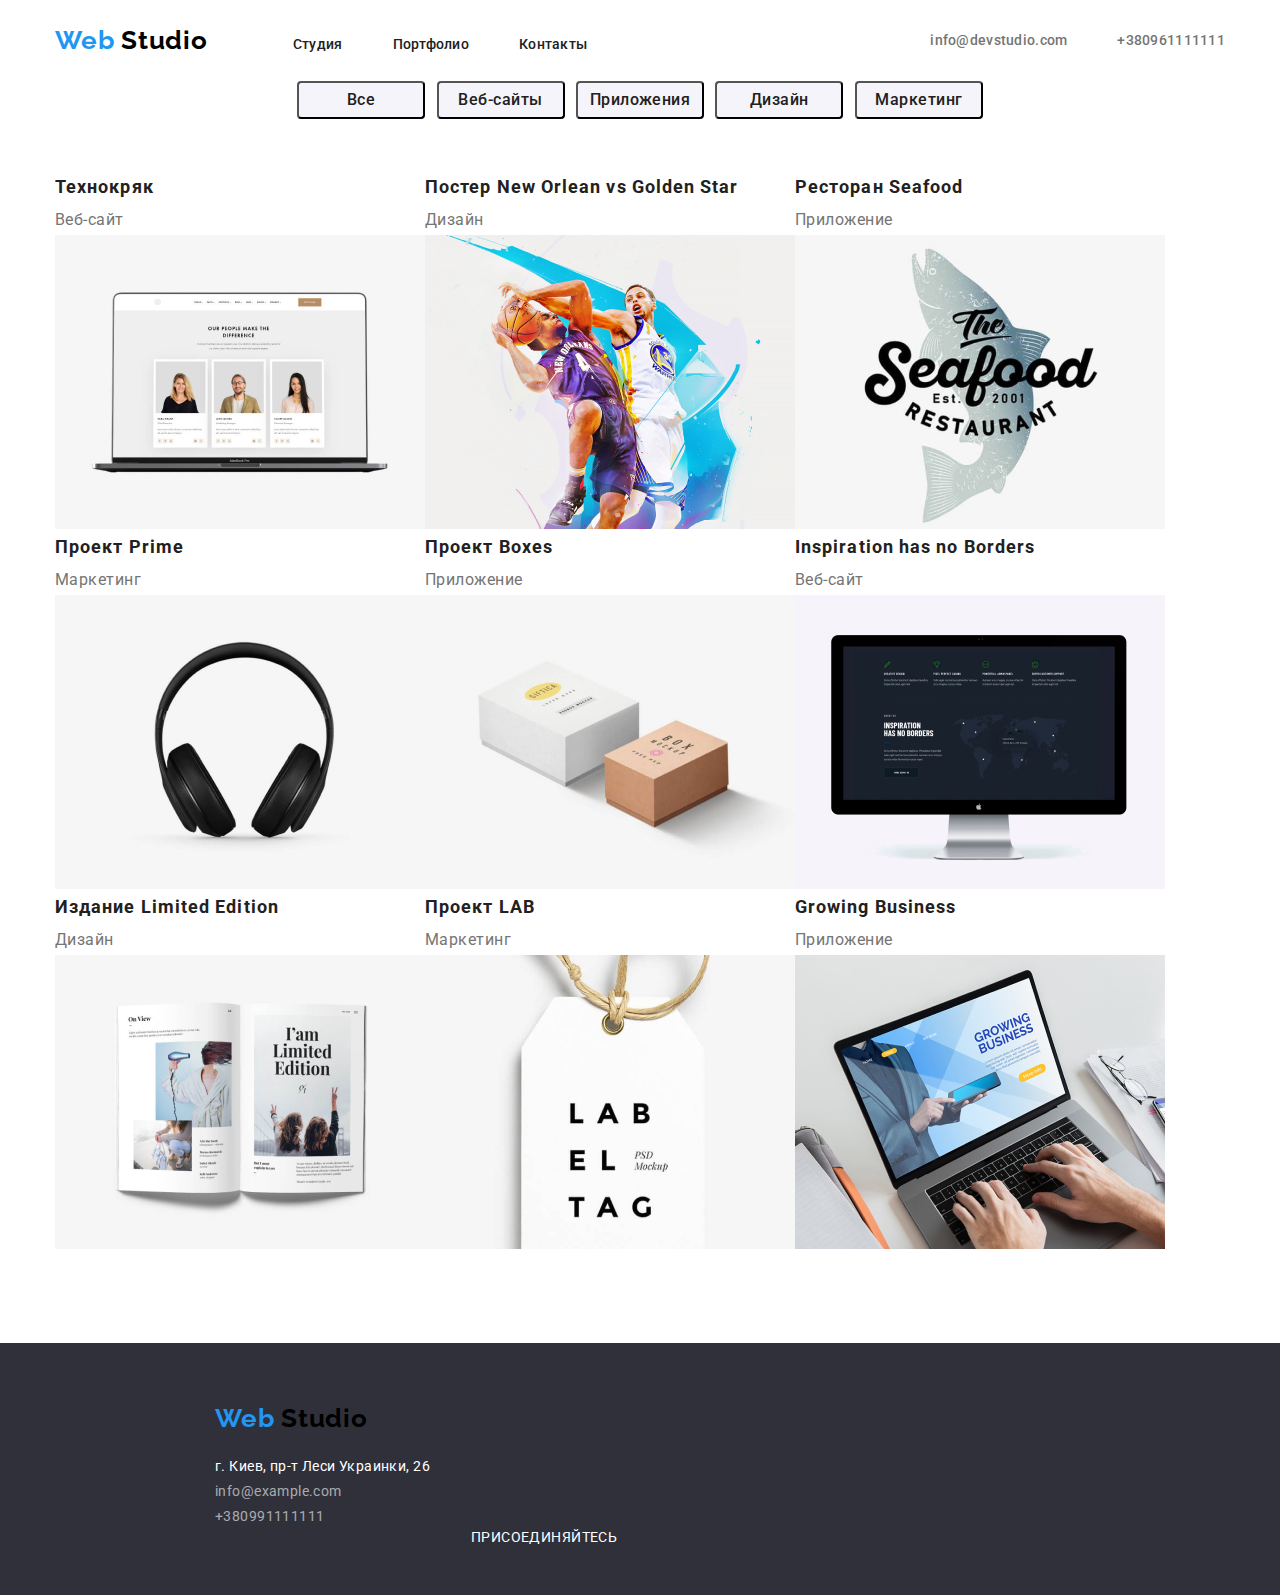
==== portfolio.html @ d6094ecd "change css" ====
<!DOCTYPE html>
<html lang="ru">
<head>
    <meta charset="UTF-8">
    <meta name="viewport" content="width=device-width, initial-scale=1.0">
    <meta http-equiv="X-UA-Compatible" content="ie=edge" />
    <link href="https://fonts.googleapis.com/css2?family=Raleway:wght@700&family=Roboto:wght@400;500;700;900&display=swap" rel="stylesheet">    <link rel="stylesheet" href="./css/normalize.css">
    <link rel="stylesheet" href="./css/style.css">
    <title>Web Studio</title>
</head>
<body>
  <header class="page-head">
    <div class="container flexbox">
      <nav class="navigation">
        <a href="./index.html" class="logo"> 
          <span class="web">Web</span> Studio 
        </a>
        <ul class="menu-list">
          <li class="menu-item"><a href="./index.html" class="menu-link">Студия</a>
          </li> 
          <li class="menu-item"><a href="./portfolio.html" class="menu-link">Портфолио</a>
          </li> 
          <li class="menu-item"><a href="./ссылка/link3.svg" class="menu-link">Контакты</a>
          </li>
       </ul>
      </nav> 
      
        <a class="contact-item" href="mailto:info@devstudio.com" class="contacts-link">info@devstudio.com</a>
        <a class="contact-item" href="tel:+380961111111" class="contacts-link">+380961111111</a>
    </div>
</header>
    <main>
      <div class="container">
        <section class="button">
            <button class="button-list">Все</button>
            <button class="button-list">Веб-сайты</button>
            <button class="button-list">Приложения</button>
            <button class="button-list">Дизайн</button>
            <button class="button-list">Маркетинг</button>
      </div>
        </section>
        <div class="container">
        <section class="port-main">
            <ul class="portfolio-list">
              <div class="portfolio-item">
                <h3 class="portfolio-head">Технокряк</h3>
                <p class="text-list">Веб-сайт</p>
                <li class="portfolio-menu"> <img src="./portfolio-img/img1.jpg" width="370" alt="Технокряк">
                </div>
                </li>
                <div class="portfolio-item">
                <h3 class="portfolio-head">Постер New Orlean vs Golden Star</h3>
                <p class="text-list">Дизайн</p>
                <li class="portfolio-menu"> <img src="./portfolio-img/img2.jpg" width="370" alt="Постер New Orlean vs Golden Star">
                </div>
                </li>
                <div class="portfolio-item">
                <h3 class="portfolio-head">Ресторан Seafood</h3>
                <p class="text-list">Приложение</p>
                <li class="portfolio-menu"> <img src="./portfolio-img/img3.jpg" width="370" alt="Ресторан Seafood">
                </div>
                </li>
                <div class="portfolio-item">
                <h3 class="portfolio-head">Проект Prime</h3>
                <p class="text-list">Маркетинг</p>
                <li class="portfolio-menu"> <img src="./portfolio-img/img4.jpg" width="370" alt="Проект Prime">
                </div>
                </li>
                <div class="portfolio-item">
                <h3 class="portfolio-head">Проект Boxes</h3>
                <p class="text-list">Приложение</p>
                <li class="portfolio-menu"> <img src="./portfolio-img/img5.jpg" width="370" alt="Проект Boxes">
                </div>
                </li>
                <div class="portfolio-item">
                <h3 class="portfolio-head">Inspiration has no Borders</h3>
                <p class="text-list">Веб-сайт</p>
                <li class="portfolio-menu"> <img src="./portfolio-img/img6.jpg" width="370" alt="Inspiration has no Borders">
                </div>
                </li>
                <div class="portfolio-item">
                <h3 class="portfolio-head">Издание Limited Edition</h3>
                <p class="text-list">Дизайн</p>
                <li class="portfolio-menu"> <img src="./portfolio-img/img7.jpg" width="370" alt="Издание Limited Edition">
                </div>
                </li>
                <div class="portfolio-item">
                <h3 class="portfolio-head">Проект LAB</h3>
                <p class="text-list">Маркетинг</p>
                <li class="portfolio-menu"> <img src="./portfolio-img/img8.jpg" width="370" alt="Проект LAB">
                </div>
                </li>
                <div class="portfolio-item">
                <h3 class="portfolio-head">Growing Business</h3>
                <p class="text-list">Приложение</p>
                <li class="portfolio-menu"> <img src="./portfolio-img/img9.jpg" width="370" alt="Growing Business">
                </div>
                </li>
            </ul>
        </section>
      </div>
    </main>
    <footer class="info-list">
      <div class="container">
      <div>
         <div class="logo-footer">
          <a href="./index.html" class="logo"> 
            <span class="web">Web</span> Studio 
          </a>
          </div>
         <address class="contact-main">
            <ul class="adress-main">
                <li><a href="" class="adress-link">г. Киев, пр-т Леси Украинки, 26</a></li>
                <li><a href="mailto:info@example.com" class="contact-list">info@example.com</a></li>
                <li><a href="tel:+380991111111" class="contact-list">+380991111111</a></li>
            </ul>
         </address>
      </div>
      <div class="join-footer">
       <div class="join-head">Присоединяйтесь</div>
              <ul class="info-link">
                  <li>
                      <a href="instagram.com" aria-label="instagram link"></a>
                  </li>
                  <li>
                    <a href="twitter.com" aria-label="twitter link"></a>
                  </li>
                  <li>
                    <a href="facebook.com" aria-label="facebook link"></a>
                  </li>
                  <li>
                    <a href="linkedin.com" aria-label="linkedin link"></a>
                  </li>
              </ul>
      </div>
    </div>
    </footer>
</body>
</html>
---- css/style.css ----
/* font-family: "Roboto", sans-serif; 
font-family: 'Raleway', sans-serif;*/
*,
*:before,
*:after {
  box-sizing: border-box;
  padding: 0%;
  margin: 0%;
}

  body {
    font-family: "Roboto";
    font-size: 14px;
    line-height: 24px;
    letter-spacing: 0.03em;
    color: #757575;
  }

  .container {
    width: 1200px;
    padding-left: 15px;
    padding-right: 15px;
    margin-right: auto;
    margin-left: auto;
  }

  .logo {
        font-family: "Raleway";
        font-style: normal;
        font-weight: 700;
        font-size: 26px;
        line-height: 1.19;
        letter-spacing: 0.03em;
        color: black;
        text-decoration: none;
        margin-right: 85px;
        align-items: center;
      } 
  

  .web {
    color: #2196F3;
  }    

  .menu-link {
    font-weight: 500;
    font-size: 14px;
    line-height: 1.142;
    letter-spacing: 0.02em;
    color: #212121;
    text-decoration: none;
  }

  .menu-link:hover,
  .menu-link:focus {
    color: #2196F3;
  }

  .menu-list {
      list-style: none;
      display: flex;
      width: 122px;
      height: 16px;
      left: 1263px;
      top: 32px;
  }

  .navigation {
    display: flex;
    align-items: center;
    margin-right: auto; 
    padding-bottom: 25px;
    padding-top: 25px;
  }

  .menu-item:not(:last-child) {
    margin-right: 50px;
  }

  .flexbox {
    display: flex;
    justify-content: flex-end;
    align-items: center;
  }

  .contact-item {
    font-family: "Roboto";
    font-style: normal;
    font-weight: 500;
    font-size: 14px;
    line-height: 16px;
    letter-spacing: 0.02em;
    color: #757575;
    text-decoration: none;
    
  }

  .contact-item:hover,
  .contact-item:focus {
    color: #2196F3;
  }

  .contact-item:not(:last-child) {
    margin-right: 50px;
  }

  .contacts-link:hover,
  .contacts-link:focus {
    color: #2196F3;
  }

  .page-title {
   font-family: "Roboto";
   font-style: normal;
   font-weight: 700;
   font-size: 44px;
   line-height: 60px;
   letter-spacing: 0.06em;
   text-transform: uppercase;
   color: #FFFFFF;
   margin: 0px;
   padding-bottom: 30px;
  }

  .title {
    background: rgba(47, 48, 58, 0.8);
    margin: 0 0 95px;
    text-align: center;
    padding-top: 200px;
    padding-bottom: 200px;
  }

  .btn {
    font-family: "Roboto";
    font-style: normal;
    font-weight: bold;
    font-size: 16px;
    line-height: 1.875;
    letter-spacing: 0.06em;
    color: #FFFFFF;
    background:  #2196F3;
    box-shadow: 0px 4px 4px rgba(0, 0, 0, 0.15);
    border-radius: 4px;
    text-decoration: none;
    padding: 10px 32px;
  }

  .list {
    padding-bottom: 94px;
  }
  
  .list-head {
    font-weight: bold;
    font-size: 14px;
    line-height: 1.142;
    letter-spacing: 0.03em;
    text-transform: uppercase;
    color: #212121;
    padding-top: 55px;
  }

  .list-item {
  width: calc((100% - 30px * 3) /4);
  background: #F5F4FA;
  border-radius: 4px;
  width: 270px;
  height: 120px;
  align-items: center;
  }

  .list-item:not(:last-child) {
    margin-right: 30px;
  }

  

  .list-text {
    font-family: "Roboto";
    font-style: normal;
    font-weight: normal;
    font-size: 14px;
    line-height: 24px;
    letter-spacing: 0.03em;
    color: #757575;
  }


  .menu-card {
    list-style: none;
    display: flex;
    justify-content: center;
    padding-bottom: 94px;
  }
   

  .work-title {
    font-family: "Roboto";
    font-size: 36px;
    line-height: 42px;
    letter-spacing: 0.03em;
    color: #212121;
    text-align: center;
    padding-bottom: 50px;
  }


  .work-head {
    font-family: "Roboto";
    font-size: 14px;
    line-height: 16px;
    letter-spacing: 0.03em;
    color: #FFFFFF;
    text-align: center;
    position: absolute;
    background: rgba(47, 48, 58, 0.8);
    padding: 10px;
    height: 70px;
    width: 370px;
  }


  .work-list {
    list-style: none;
    display: flex;
    padding-bottom: 94px;
  }

  .pic-work {
    margin-right: 30px;
  }

  .team {
    background: #F5F4FA;
  }

  .team-head {
    font-family: "Roboto";
    font-size: 36px;
    line-height: 1.166;
    letter-spacing: 0.03em;
    color: #212121;
    padding-bottom: 50px;
    padding-top: 94px;
    text-align: center;
  }

  .team-menu {
    list-style: none;
    display: flex;
  }

  .team-list:not(:last-child) {
    margin-right: 30px;
  }

  .team-list {
    width: calc((100% - 30px * 3) /4);
  }

  .link {
    display: flex;
  }
  
  .head-name {
    font-family: "Roboto";
    font-weight: 500;
    font-size: 16px;
    line-height: 1.187;
    letter-spacing: 0.03em;
    color: #212121;
    padding-top: 30px;
    text-align: center;
}

.team-link {
  display: flex;
}


.team-text {
    font-family: "Roboto";
    font-style: normal;
    font-weight: normal;
    font-size: 16px;
    line-height: 1.187;
    letter-spacing: 0.03em;
    color: #757575;
    padding-top: 10px;
    text-align: center;
    padding-bottom: 16px;
}

.client-head {
    font-family: "Roboto";
    font-style: normal;
    font-size: 36px;
    line-height: 1.166;
    letter-spacing: 0.03em;
    color: #212121;
    padding-top: 94px;
    padding-bottom: 50px;
    text-align: center;

}

.client-list {
  padding-bottom: 94px;
}

.client-item:not(:last-child) {
margin-right: 30px;
}

.client-item {
  border: 1px solid #AFB1B8;
box-sizing: border-box;
border-radius: 4px;
width: calc((100% - 30px * 5) /6);
width: 170px;
height: 90px;
}

.client-main {
    list-style: none;
    display: flex;
    align-items: center;
}

.info-list {
    background: #2F303A;
    width: 1600px;
    height: 252px;
    left: 1px;
    top: 2671px;
}

.logo-footer {
  padding-top: 60px;
  padding-bottom: 20px;
}

.contact-list {
    font-family: "Roboto";
    font-style: normal;
    font-weight: normal;
    font-size: 14px;
    line-height: 1.714;
    letter-spacing: 0.03em;
    color: rgba(255, 255, 255, 0.6);
    text-decoration: none;
    padding-top: 9px;
    padding-bottom: 60px;

}

.adress-main {
    list-style: none;
}

.adress-link {
    font-family: "Roboto";
    font-style: normal;
    font-weight: normal;
    font-size: 14px;
    line-height: 1.714;
    letter-spacing: 0.03em;
    color: #FFFFFF;
    text-decoration: none;
    padding-bottom: 9px;

}

.join-head {
    font-family: "Roboto";
    font-style: normal;
    font-size: 14px;
    line-height: 1.142;
    letter-spacing: 0.03em;
    text-transform: uppercase;
    color: #FFFFFF;
}

.join-footer {
  display: flex;
  justify-content: space-around;
  align-items: center;
}
.info-link {
    list-style: none;
    display: flex;
}

.button-list {
    font-family: "Roboto";
    font-style: normal;
    font-weight: 500;
    font-size: 16px;
    line-height: 26px;
    text-align: center;
    letter-spacing: 0.03em;
    color: #212121;
    background: #F5F4FA;
    border-radius: 4px;
    width: 128px;
    height: 38px;
    
}

.button-list:not(:last-child) {
  margin-right: 8px;
}

.button-list:hover,
.button-list:focus {
    color: white;
    background: #2196F3;
}

.button {
  text-align: center;
  padding-bottom: 50px;
}

.portfolio-list {
    list-style: none;
    text-decoration: none;
    display: flex;
    flex-wrap: wrap;
}

.portfolio-menu { 
    height: 294px;
    list-style: none;
    width: calc((100% - 30px * 8) /9);

}

.portfolio-menu:nth-last-child(3n) {
  margin-right: 0;
}

.portfolio-head {
    font-family: "Roboto";
    font-style: normal;
    font-size: 18px;
    line-height: 2;
    letter-spacing: 0.06em;
    color: #212121;
}

.text-list {
    font-family: "Roboto";
    font-style: normal;
    font-weight: normal;
    font-size: 16px;
    line-height: 1.875;
    letter-spacing: 0.03em;
    color: #757575;
}

.port-main {
  padding-bottom: 94px;
}
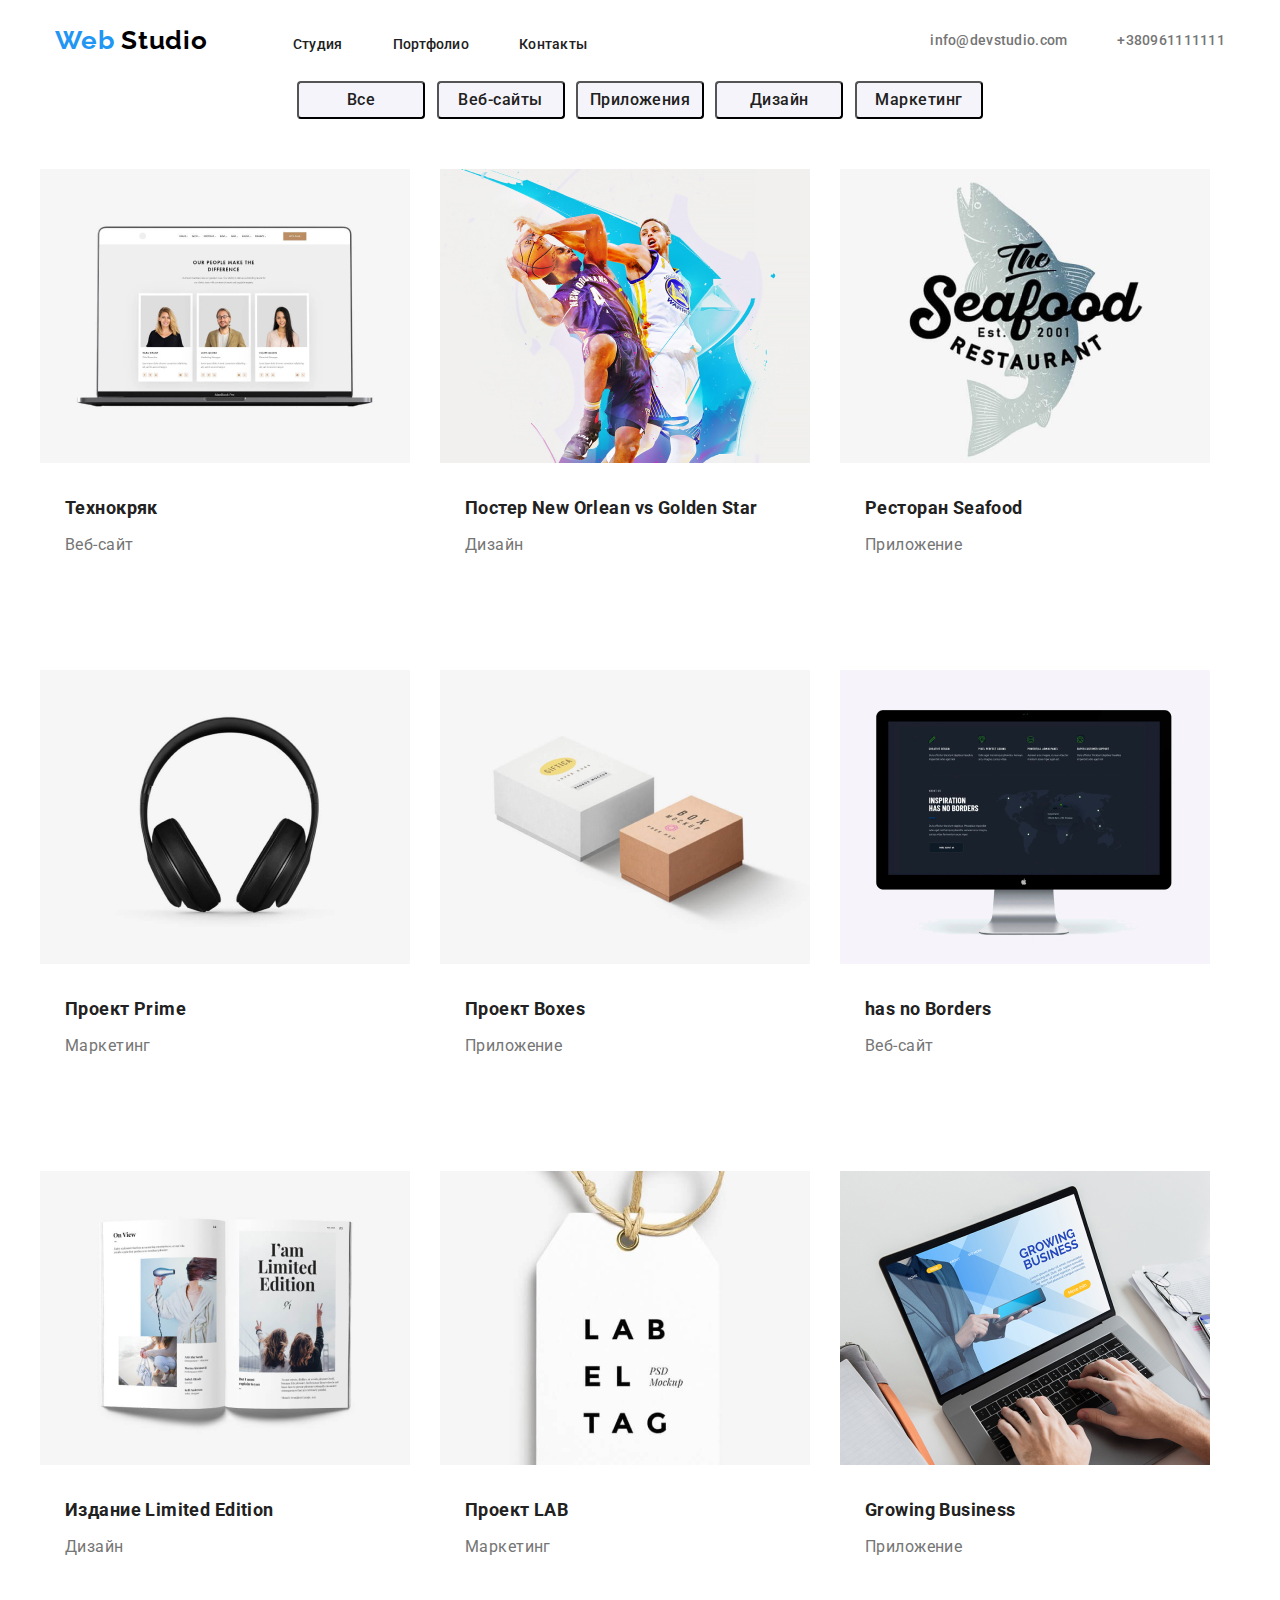
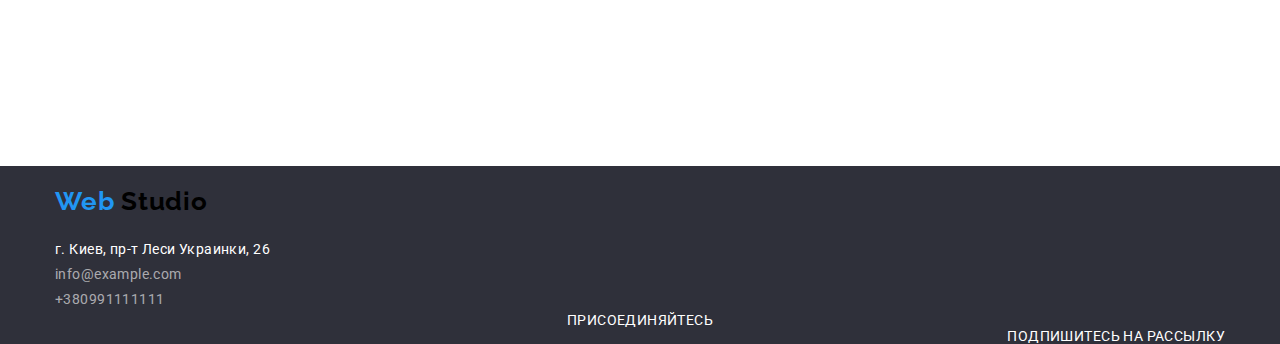
==== commit f628b916: "css change" ====
--- a/portfolio.html
+++ b/portfolio.html
@@ -39,71 +39,70 @@
             <button class="button-list">Маркетинг</button>
       </div>
         </section>
-        <div class="container">
+        
         <section class="port-main">
             <ul class="portfolio-list">
               <div class="portfolio-item">
+                <li class="portfolio-menu"><img src="./portfolio-img/img1.jpg" width="370" alt="Технокряк">
                 <h3 class="portfolio-head">Технокряк</h3>
                 <p class="text-list">Веб-сайт</p>
-                <li class="portfolio-menu"> <img src="./portfolio-img/img1.jpg" width="370" alt="Технокряк">
                 </div>
                 </li>
                 <div class="portfolio-item">
+                <li class="portfolio-menu"><img src="./portfolio-img/img2.jpg" width="370" alt="Постер New Orlean vs Golden Star">
                 <h3 class="portfolio-head">Постер New Orlean vs Golden Star</h3>
-                <p class="text-list">Дизайн</p>
-                <li class="portfolio-menu"> <img src="./portfolio-img/img2.jpg" width="370" alt="Постер New Orlean vs Golden Star">
+                <p class="text-list">Дизайн</p></span>
                 </div>
                 </li>
                 <div class="portfolio-item">
+                <li class="portfolio-menu"><img src="./portfolio-img/img3.jpg" width="370" alt="Ресторан Seafood">
                 <h3 class="portfolio-head">Ресторан Seafood</h3>
                 <p class="text-list">Приложение</p>
-                <li class="portfolio-menu"> <img src="./portfolio-img/img3.jpg" width="370" alt="Ресторан Seafood">
                 </div>
                 </li>
                 <div class="portfolio-item">
-                <h3 class="portfolio-head">Проект Prime</h3>
-                <p class="text-list">Маркетинг</p>
-                <li class="portfolio-menu"> <img src="./portfolio-img/img4.jpg" width="370" alt="Проект Prime">
+                <li class="portfolio-menu"><img src="./portfolio-img/img4.jpg" width="370" alt="Проект Prime">
+                  <h3 class="portfolio-head">Проект Prime</h3>
+                  <p class="text-list">Маркетинг</p>
                 </div>
                 </li>
                 <div class="portfolio-item">
-                <h3 class="portfolio-head">Проект Boxes</h3>
-                <p class="text-list">Приложение</p>
-                <li class="portfolio-menu"> <img src="./portfolio-img/img5.jpg" width="370" alt="Проект Boxes">
+                <li class="portfolio-menu"><img src="./portfolio-img/img5.jpg" width="370" alt="Проект Boxes">
+                  <h3 class="portfolio-head">Проект Boxes</h3>
+                  <p class="text-list">Приложение</p>
                 </div>
                 </li>
                 <div class="portfolio-item">
-                <h3 class="portfolio-head">Inspiration has no Borders</h3>
-                <p class="text-list">Веб-сайт</p>
-                <li class="portfolio-menu"> <img src="./portfolio-img/img6.jpg" width="370" alt="Inspiration has no Borders">
+                <li class="portfolio-menu"><img src="./portfolio-img/img6.jpg" width="370" alt="Inspiration has no Borders">
+                  <h3 class="portfolio-head">has no Borders</h3>
+                  <p class="text-list">Веб-сайт</p>
                 </div>
                 </li>
                 <div class="portfolio-item">
-                <h3 class="portfolio-head">Издание Limited Edition</h3>
-                <p class="text-list">Дизайн</p>
-                <li class="portfolio-menu"> <img src="./portfolio-img/img7.jpg" width="370" alt="Издание Limited Edition">
+                <li class="portfolio-menu"><img src="./portfolio-img/img7.jpg" width="370" alt="Издание Limited Edition">
+                  <h3 class="portfolio-head">Издание Limited Edition</h3>
+                  <p class="text-list">Дизайн</p>
                 </div>
                 </li>
                 <div class="portfolio-item">
-                <h3 class="portfolio-head">Проект LAB</h3>
-                <p class="text-list">Маркетинг</p>
-                <li class="portfolio-menu"> <img src="./portfolio-img/img8.jpg" width="370" alt="Проект LAB">
+                <li class="portfolio-menu"><img src="./portfolio-img/img8.jpg" width="370" alt="Проект LAB">
+                  <h3 class="portfolio-head">Проект LAB</h3>
+                  <p class="text-list">Маркетинг</p>
                 </div>
                 </li>
                 <div class="portfolio-item">
-                <h3 class="portfolio-head">Growing Business</h3>
-                <p class="text-list">Приложение</p>
-                <li class="portfolio-menu"> <img src="./portfolio-img/img9.jpg" width="370" alt="Growing Business">
+                <li class="portfolio-menu"><img src="./portfolio-img/img9.jpg" width="370" alt="Growing Business">
+                  <h3 class="portfolio-head">Growing Business</h3>
+                  <p class="text-list">Приложение</p>
                 </div>
                 </li>
+              </div>  
             </ul>
         </section>
-      </div>
-    </main>
+      </main>
     <footer class="info-list">
-      <div class="container">
-      <div>
-         <div class="logo-footer">
+    <div class="container">
+      <div class="logo-footer">
           <a href="./index.html" class="logo"> 
             <span class="web">Web</span> Studio 
           </a>
@@ -114,26 +113,28 @@
                 <li><a href="mailto:info@example.com" class="contact-list">info@example.com</a></li>
                 <li><a href="tel:+380991111111" class="contact-list">+380991111111</a></li>
             </ul>
-         </address>
-      </div>
-      <div class="join-footer">
-       <div class="join-head">Присоединяйтесь</div>
-              <ul class="info-link">
-                  <li>
-                      <a href="instagram.com" aria-label="instagram link"></a>
-                  </li>
-                  <li>
-                    <a href="twitter.com" aria-label="twitter link"></a>
-                  </li>
-                  <li>
-                    <a href="facebook.com" aria-label="facebook link"></a>
-                  </li>
-                  <li>
-                    <a href="linkedin.com" aria-label="linkedin link"></a>
-                  </li>
-              </ul>
-      </div>
+          </address>
+        <div class="join-footer">
+          <div class="join-head">Присоединяйтесь</div>
+                 <ul class="info-link">
+                     <li>
+                         <a href="instagram.com" aria-label="instagram link"></a>
+                     </li>
+                     <li>
+                       <a href="twitter.com" aria-label="twitter link"></a>
+                     </li>
+                     <li>
+                       <a href="facebook.com" aria-label="facebook link"></a>
+                     </li>
+                     <li>
+                       <a href="linkedin.com" aria-label="linkedin link"></a>
+                     </li>
+                 </ul>
+         </div>
+         <div class="link-footer">
+          <div class="footer-mail">Подпишитесь на рассылку</div>
+         </div>
     </div>
-    </footer>
+  </footer>
 </body>
 </html>--- a/css/style.css
+++ b/css/style.css
@@ -124,7 +124,6 @@
 
   .title {
     background: rgba(47, 48, 58, 0.8);
-    margin: 0 0 95px;
     text-align: center;
     padding-top: 200px;
     padding-bottom: 200px;
@@ -146,6 +145,7 @@
   }
 
   .list {
+    padding-top: 95px;
     padding-bottom: 94px;
   }
   
@@ -168,6 +168,15 @@
   align-items: center;
   }
 
+  .img-list {
+    padding-top: 25px;
+    padding-bottom: 25px;
+    padding-left: 103px;
+    padding-right: 103px;
+    display: flex;
+    
+  }
+
   .list-item:not(:last-child) {
     margin-right: 30px;
   }
@@ -328,15 +337,12 @@
 
 .info-list {
     background: #2F303A;
-    width: 1600px;
-    height: 252px;
-    left: 1px;
-    top: 2671px;
 }
 
 .logo-footer {
-  padding-top: 60px;
+  padding-top: 20px;
   padding-bottom: 20px;
+  
 }
 
 .contact-list {
@@ -349,7 +355,7 @@
     color: rgba(255, 255, 255, 0.6);
     text-decoration: none;
     padding-top: 9px;
-    padding-bottom: 60px;
+    padding-bottom: 20px;
 
 }
 
@@ -378,16 +384,37 @@
     letter-spacing: 0.03em;
     text-transform: uppercase;
     color: #FFFFFF;
+    text-align: center;
 }
 
 .join-footer {
-  display: flex;
   justify-content: space-around;
   align-items: center;
 }
+
+
+.link-footer {
+  justify-content: space-around;
+  align-items: center;
+}
+
 .info-link {
     list-style: none;
     display: flex;
+}
+
+
+
+.footer-mail {
+  font-family: "Roboto";
+    font-style: normal;
+    font-size: 14px;
+    line-height: 1.142;
+    letter-spacing: 0.03em;
+    text-transform: uppercase;
+    color: #FFFFFF;
+    text-align: right;
+    vertical-align: top;
 }
 
 .button-list {
@@ -426,36 +453,49 @@
     text-decoration: none;
     display: flex;
     flex-wrap: wrap;
+    justify-content: center;
 }
 
 .portfolio-menu { 
-    height: 294px;
     list-style: none;
     width: calc((100% - 30px * 8) /9);
-
-}
-
-.portfolio-menu:nth-last-child(3n) {
+    margin-right: 30px;
+    padding-bottom: 140px;
+    
+}
+
+.portfolio-list:nth-last-child(3n) {
   margin-right: 0;
 }
 
+
 .portfolio-head {
-    font-family: "Roboto";
+    position: absolute;
+    font-family: "Roboto";
+    width: 322px;
+    height: 36px;
     font-style: normal;
     font-size: 18px;
     line-height: 2;
-    letter-spacing: 0.06em;
-    color: #212121;
+    color: #212121;
+    padding-left: 25px;
+    padding-top: 20px;
+
+
 }
 
 .text-list {
     font-family: "Roboto";
     font-style: normal;
     font-weight: normal;
+    width: 322px;
+    height: 30px;  
     font-size: 16px;
     line-height: 1.875;
-    letter-spacing: 0.03em;
     color: #757575;
+    padding-top: 60px;
+    padding-left: 25px;
+    
 }
 
 .port-main {
@@ -463,4 +503,3 @@
 }
 
 
-
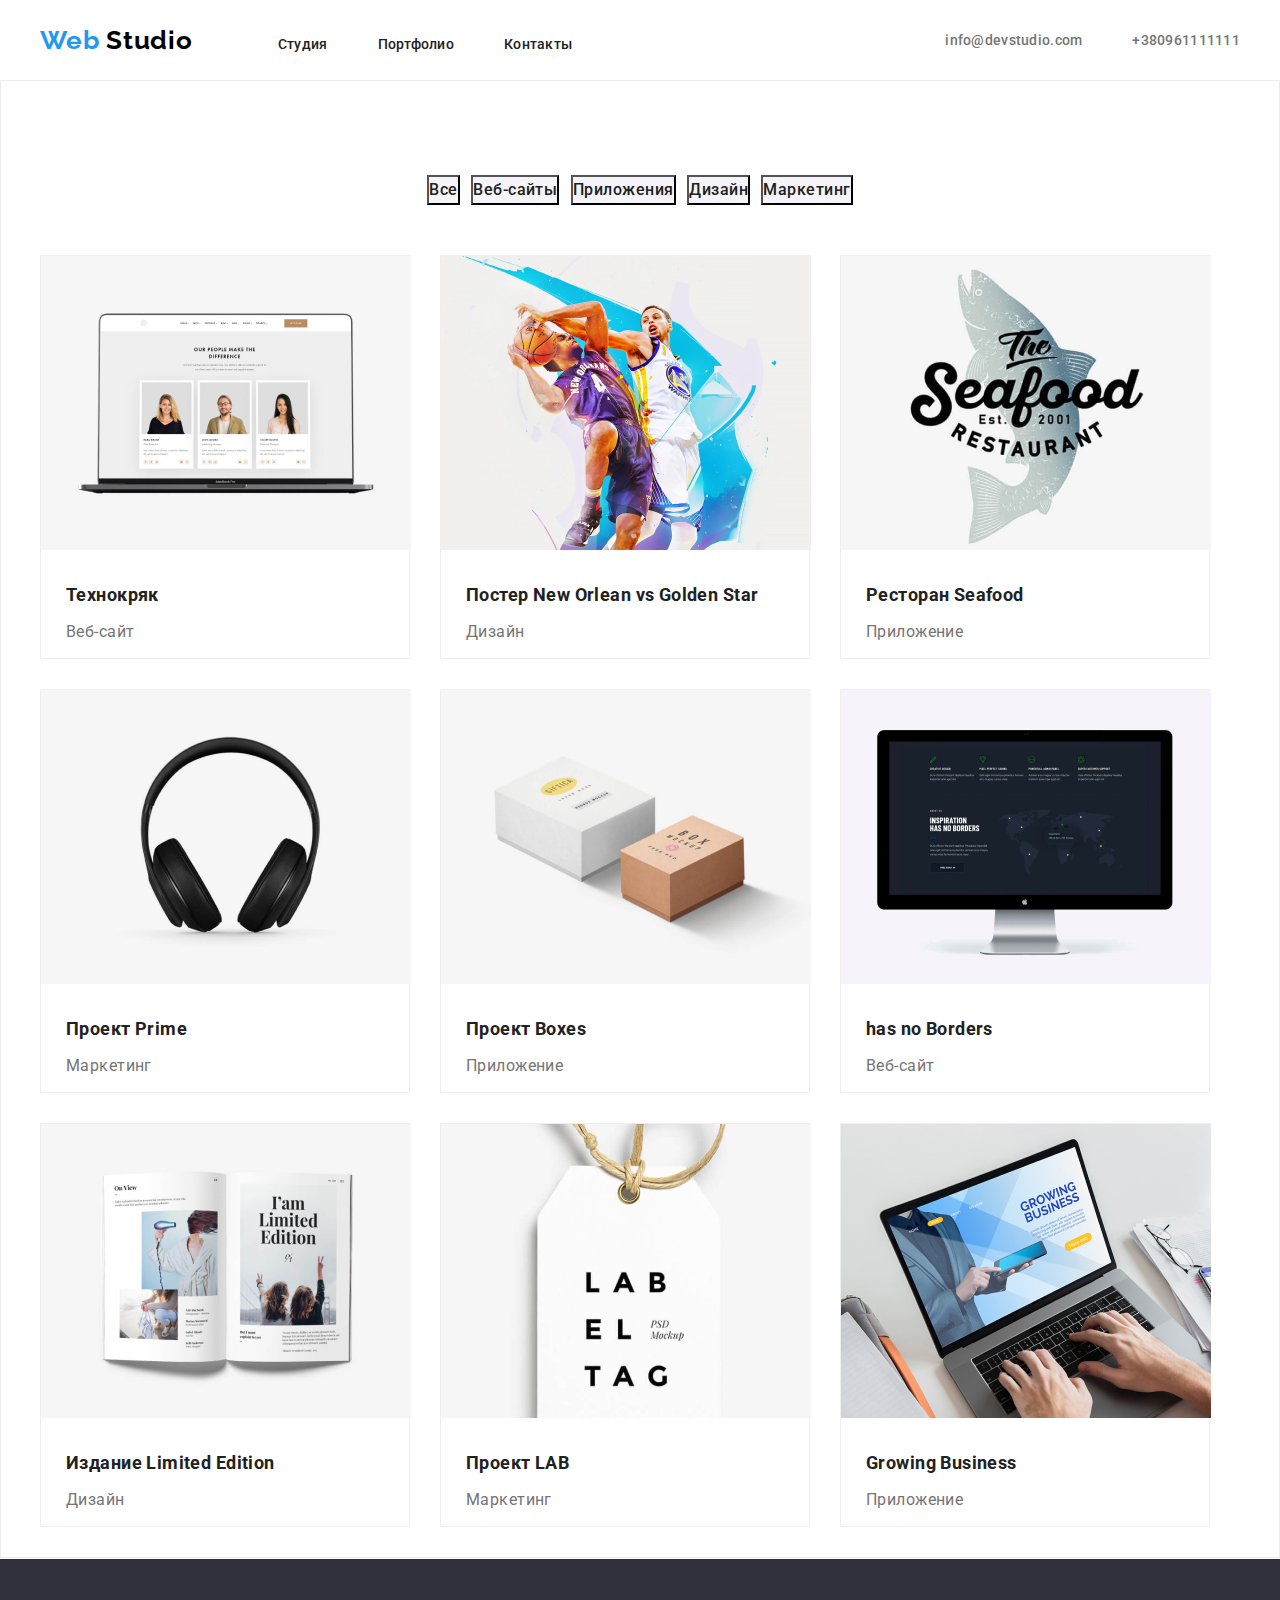
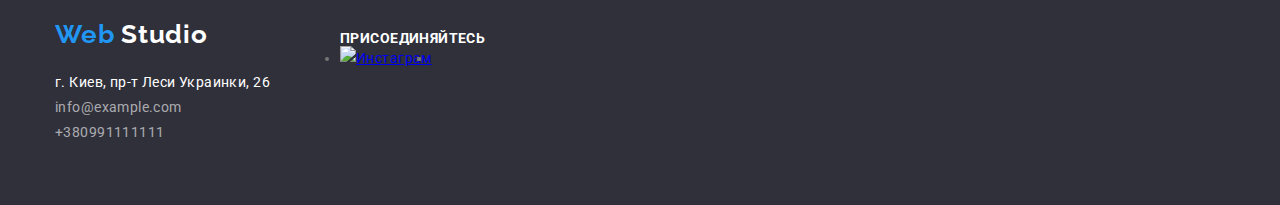
==== commit 7883d473: "refresh css" ====
--- a/portfolio.html
+++ b/portfolio.html
@@ -29,7 +29,7 @@
         <a class="contact-item" href="tel:+380961111111" class="contacts-link">+380961111111</a>
     </div>
 </header>
-    <main>
+    <main class="main">
       <div class="container">
         <section class="button">
             <button class="button-list">Все</button>
@@ -100,41 +100,44 @@
             </ul>
         </section>
       </main>
+
     <footer class="info-list">
-    <div class="container">
+    <div class="container footer-flexbox">
+
       <div class="logo-footer">
-          <a href="./index.html" class="logo"> 
+          <a href="./index.html" class="logo2"> 
             <span class="web">Web</span> Studio 
           </a>
-          </div>
          <address class="contact-main">
             <ul class="adress-main">
                 <li><a href="" class="adress-link">г. Киев, пр-т Леси Украинки, 26</a></li>
-                <li><a href="mailto:info@example.com" class="contact-list">info@example.com</a></li>
-                <li><a href="tel:+380991111111" class="contact-list">+380991111111</a></li>
+                <li><a href="mailto:info@example.com" class="mail">info@example.com</a></li>
+                <li><a href="tel:+380991111111" class="phone">+380991111111</a></li>
             </ul>
           </address>
+        </div>
+        
         <div class="join-footer">
-          <div class="join-head">Присоединяйтесь</div>
+          <b class="join-head flexbox">Присоединяйтесь</b>
                  <ul class="info-link">
-                     <li>
-                         <a href="instagram.com" aria-label="instagram link"></a>
+                     <li class="link-footer">
+                         <a href="http://www.instagram.com" target="_blank" rel="noopener noreferrer"
+                          aria-label="instagram link" class="" ><img src="" alt="Инстаграм" 
+                          width="20" height="20" class="" ></a>
                      </li>
-                     <li>
-                       <a href="twitter.com" aria-label="twitter link"></a>
+                     <li class="link-footer">
+                       <a href="http://www.twitter.com" target="_blank" rel="noopener noreferrer"
+                       aria-label="twitter link"></a>
                      </li>
-                     <li>
-                       <a href="facebook.com" aria-label="facebook link"></a>
+                     <li class="link-footer">
+                       <a href="http://www.facebook.com" aria-label="facebook link"></a>
                      </li>
-                     <li>
-                       <a href="linkedin.com" aria-label="linkedin link"></a>
+                     <li class="link-footer">
+                       <a href="http://www.linkedin.com" aria-label="linkedin link"></a>
                      </li>
                  </ul>
-         </div>
-         <div class="link-footer">
-          <div class="footer-mail">Подпишитесь на рассылку</div>
-         </div>
-    </div>
+        </div>
+      </div> 
   </footer>
 </body>
 </html>--- a/css/style.css
+++ b/css/style.css
@@ -25,17 +25,18 @@
   }
 
   .logo {
-        font-family: "Raleway";
-        font-style: normal;
-        font-weight: 700;
-        font-size: 26px;
-        line-height: 1.19;
-        letter-spacing: 0.03em;
-        color: black;
-        text-decoration: none;
-        margin-right: 85px;
-        align-items: center;
-      } 
+   font-family: "Raleway";
+   font-style: normal;
+   font-weight: 700;
+   font-size: 26px;
+   line-height: 1.19;
+   letter-spacing: 0.03em;
+   color: black;
+   text-decoration: none;
+   margin-right: 85px;
+   align-items: center;
+    
+  } 
   
 
   .web {
@@ -81,6 +82,7 @@
     display: flex;
     justify-content: flex-end;
     align-items: center;
+    padding: 0;
   }
 
   .contact-item {
@@ -107,6 +109,11 @@
   .contacts-link:hover,
   .contacts-link:focus {
     color: #2196F3;
+  }
+
+  .main {
+    border: 1px solid #ECECEC;
+    transform: translateY(-1px);
   }
 
   .page-title {
@@ -337,15 +344,23 @@
 
 .info-list {
     background: #2F303A;
-}
+    padding-top: 60px;
+    padding-bottom: 60px;
+}
+
+.info-link {
+  display: flex;
+
+}
+
 
 .logo-footer {
-  padding-top: 20px;
-  padding-bottom: 20px;
+  margin-right: 70px;
   
 }
 
-.contact-list {
+.mail,
+.phone {
     font-family: "Roboto";
     font-style: normal;
     font-weight: normal;
@@ -361,7 +376,15 @@
 
 .adress-main {
     list-style: none;
-}
+
+}
+
+.mail,
+.adress-link {
+  margin-bottom: 9px;
+}
+
+
 
 .adress-link {
     font-family: "Roboto";
@@ -372,9 +395,9 @@
     letter-spacing: 0.03em;
     color: #FFFFFF;
     text-decoration: none;
-    padding-bottom: 9px;
-
-}
+
+}
+
 
 .join-head {
     font-family: "Roboto";
@@ -384,25 +407,12 @@
     letter-spacing: 0.03em;
     text-transform: uppercase;
     color: #FFFFFF;
-    text-align: center;
-}
-
-.join-footer {
-  justify-content: space-around;
-  align-items: center;
-}
-
-
-.link-footer {
-  justify-content: space-around;
-  align-items: center;
-}
-
-.info-link {
-    list-style: none;
-    display: flex;
-}
-
+}
+
+.footer-flexbox {
+  display: flex;
+  align-items: baseline;
+}
 
 
 .footer-mail {
@@ -413,8 +423,6 @@
     letter-spacing: 0.03em;
     text-transform: uppercase;
     color: #FFFFFF;
-    text-align: right;
-    vertical-align: top;
 }
 
 .button-list {
@@ -427,11 +435,27 @@
     letter-spacing: 0.03em;
     color: #212121;
     background: #F5F4FA;
-    border-radius: 4px;
-    width: 128px;
-    height: 38px;
+
     
 }
+
+.logo2 {
+  font-family: "Raleway";
+  font-style: normal;
+  font-weight: 700;
+  font-size: 26px;
+  line-height: 1.19;
+  letter-spacing: 0.03em;
+  color: white;
+  text-decoration: none;
+  align-items: center;
+  display: block;
+  margin-bottom: 20px;
+
+}
+
+
+
 
 .button-list:not(:last-child) {
   margin-right: 8px;
@@ -445,6 +469,7 @@
 
 .button {
   text-align: center;
+  padding-top: 94px;
   padding-bottom: 50px;
 }
 
@@ -459,8 +484,6 @@
 .portfolio-menu { 
     list-style: none;
     width: calc((100% - 30px * 8) /9);
-    margin-right: 30px;
-    padding-bottom: 140px;
     
 }
 
@@ -482,6 +505,16 @@
     padding-top: 20px;
 
 
+}
+
+.portfolio-item {
+  background: #FFFFFF;
+  border: 1px solid #EEEEEE;
+  box-sizing: border-box;
+  margin-right: 30px;
+  margin-bottom: 30px;
+  width: 370px;
+  height: 404px;
 }
 
 .text-list {
@@ -498,8 +531,5 @@
     
 }
 
-.port-main {
-  padding-bottom: 94px;
-}
-
-
+
+
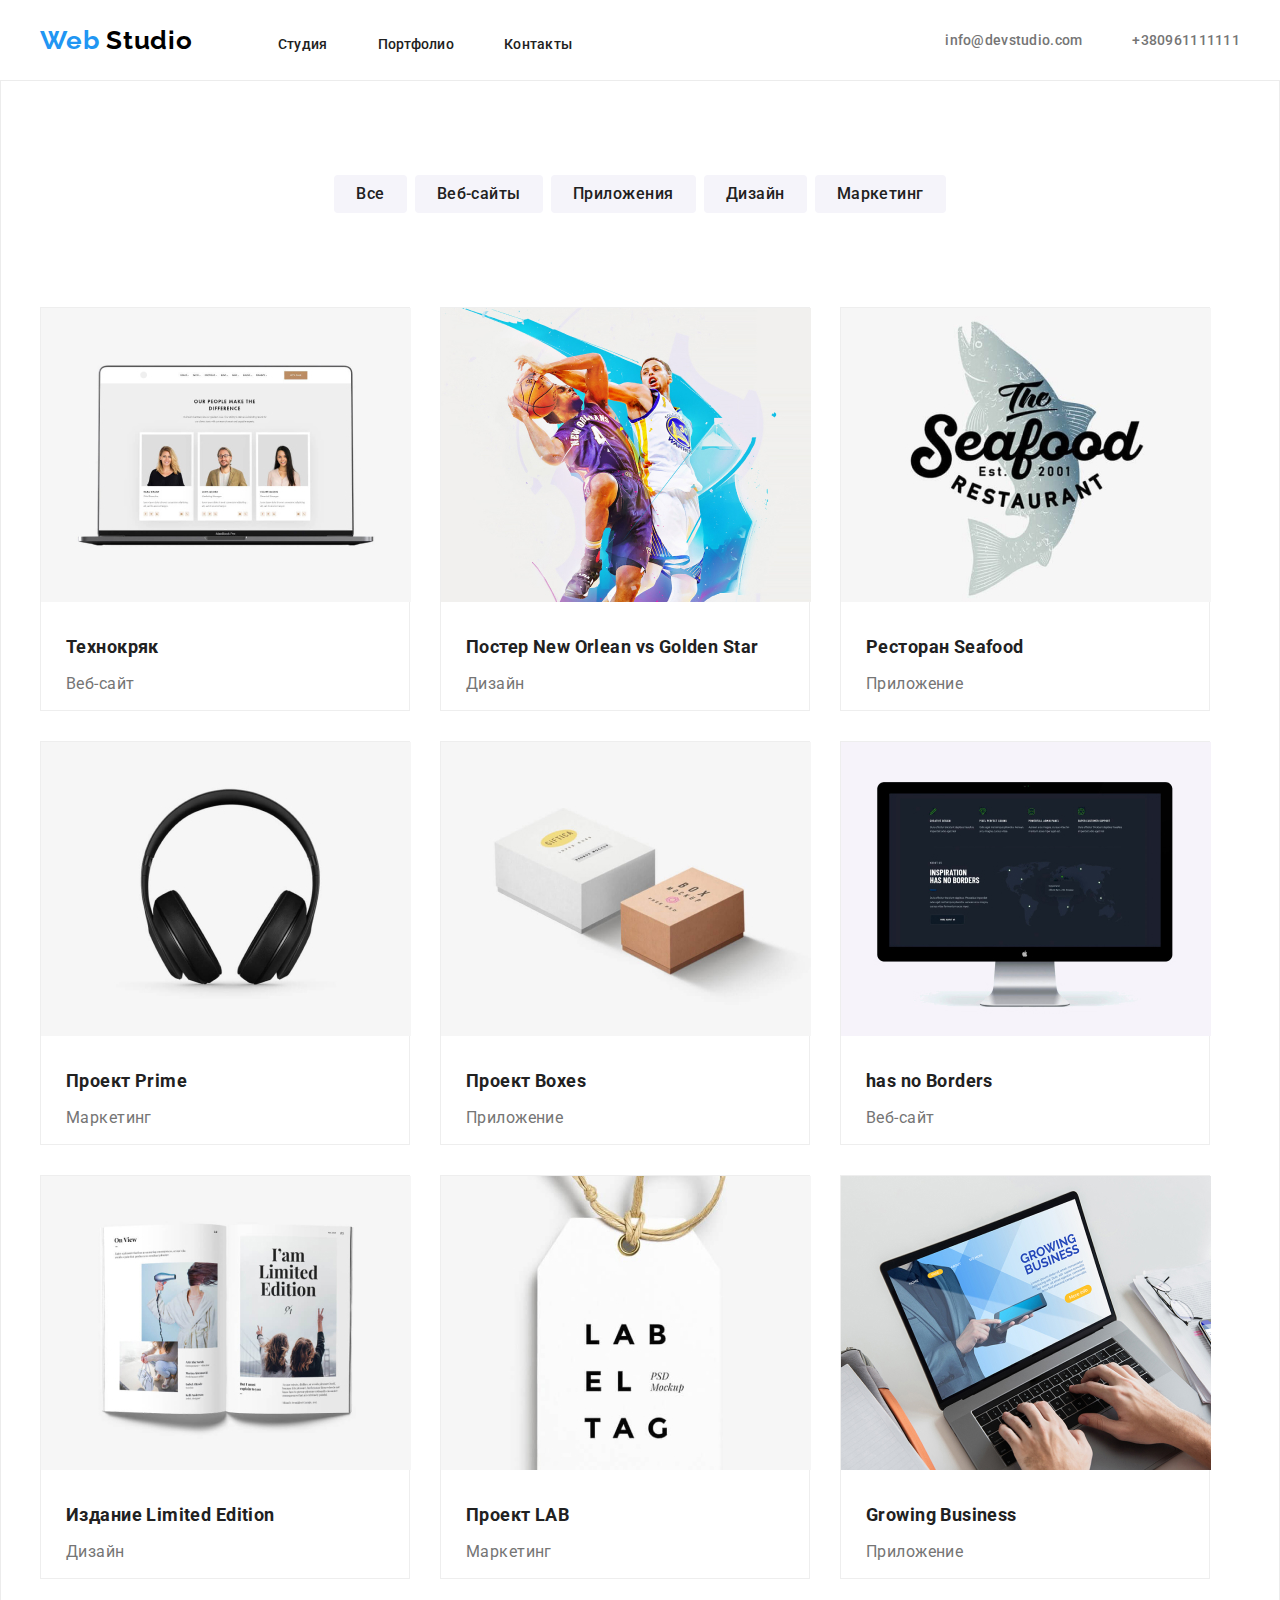
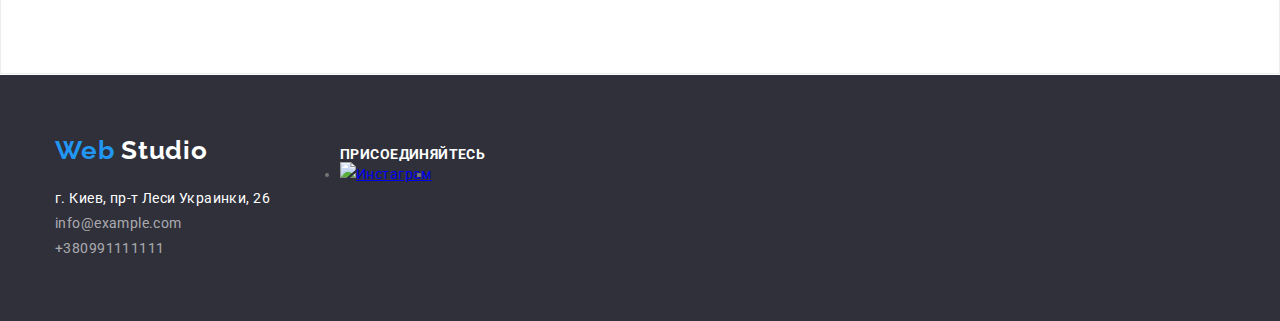
==== commit 501f5cd9: "reset css" ====
--- a/portfolio.html
+++ b/portfolio.html
@@ -30,13 +30,25 @@
     </div>
 </header>
     <main class="main">
+      <section class="button">
       <div class="container">
-        <section class="button">
-            <button class="button-list">Все</button>
-            <button class="button-list">Веб-сайты</button>
-            <button class="button-list">Приложения</button>
-            <button class="button-list">Дизайн</button>
-            <button class="button-list">Маркетинг</button>
+        <ul class="button-link">
+           <li class="btn-list">
+             <button type="button" class="button-list">Все</button>
+            </li>
+           <li class="btn-list">
+             <button type="button" class="button-list">Веб-сайты</button>
+            </li>
+           <li class="btn-list">
+             <button type="button" class="button-list">Приложения</button>
+            </li>
+           <li class="btn-list">
+             <button type="button" class="button-list">Дизайн</button>
+            </li>
+           <li class="btn-list">
+             <button type="button" class="button-list">Маркетинг</button>
+            </li>
+          </ul>
       </div>
         </section>
         
--- a/css/style.css
+++ b/css/style.css
@@ -168,7 +168,11 @@
 
   .list-item {
   width: calc((100% - 30px * 3) /4);
-  background: #F5F4FA;
+  
+  }
+
+  .image {
+    background: #F5F4FA;
   border-radius: 4px;
   width: 270px;
   height: 120px;
@@ -247,6 +251,8 @@
 
   .team {
     background: #F5F4FA;
+    width: 1600px;
+    height: 708px;
   }
 
   .team-head {
@@ -271,6 +277,10 @@
 
   .team-list {
     width: calc((100% - 30px * 3) /4);
+    background: #FFFFFF;
+
+    box-shadow: 0px 1px 3px rgba(0, 0, 0, 0.12), 0px 1px 1px rgba(0, 0, 0, 0.14), 0px 2px 1px rgba(0, 0, 0, 0.2);
+    border-radius: 0px 0px 4px 4px;
   }
 
   .link {
@@ -370,7 +380,6 @@
     color: rgba(255, 255, 255, 0.6);
     text-decoration: none;
     padding-top: 9px;
-    padding-bottom: 20px;
 
 }
 
@@ -436,6 +445,9 @@
     color: #212121;
     background: #F5F4FA;
 
+    padding: 6px 22px;
+    border-radius: 4px;
+    border: 0px;
     
 }
 
@@ -457,9 +469,6 @@
 
 
 
-.button-list:not(:last-child) {
-  margin-right: 8px;
-}
 
 .button-list:hover,
 .button-list:focus {
@@ -468,10 +477,24 @@
 }
 
 .button {
-  text-align: center;
   padding-top: 94px;
-  padding-bottom: 50px;
-}
+  padding-bottom: 94px;
+}
+
+.btn-list {
+  margin-right: 8px;
+  list-style-type: none;
+}
+
+.btn-list:last-child {
+  margin-right: 0px;
+}
+
+.button-link {
+  display: flex;
+  justify-content: center;
+}
+
 
 .portfolio-list {
     list-style: none;
@@ -479,6 +502,7 @@
     display: flex;
     flex-wrap: wrap;
     justify-content: center;
+    padding-bottom: 94px;
 }
 
 .portfolio-menu { 
@@ -516,6 +540,19 @@
   width: 370px;
   height: 404px;
 }
+
+.portfolio-item:nth-child(7n) {
+  margin-bottom: 0px;
+}
+
+.portfolio-item:nth-child(8n) {
+  margin-bottom: 0px;
+}
+
+.portfolio-item:nth-child(9n) {
+  margin-bottom: 0px;
+}
+
 
 .text-list {
     font-family: "Roboto";
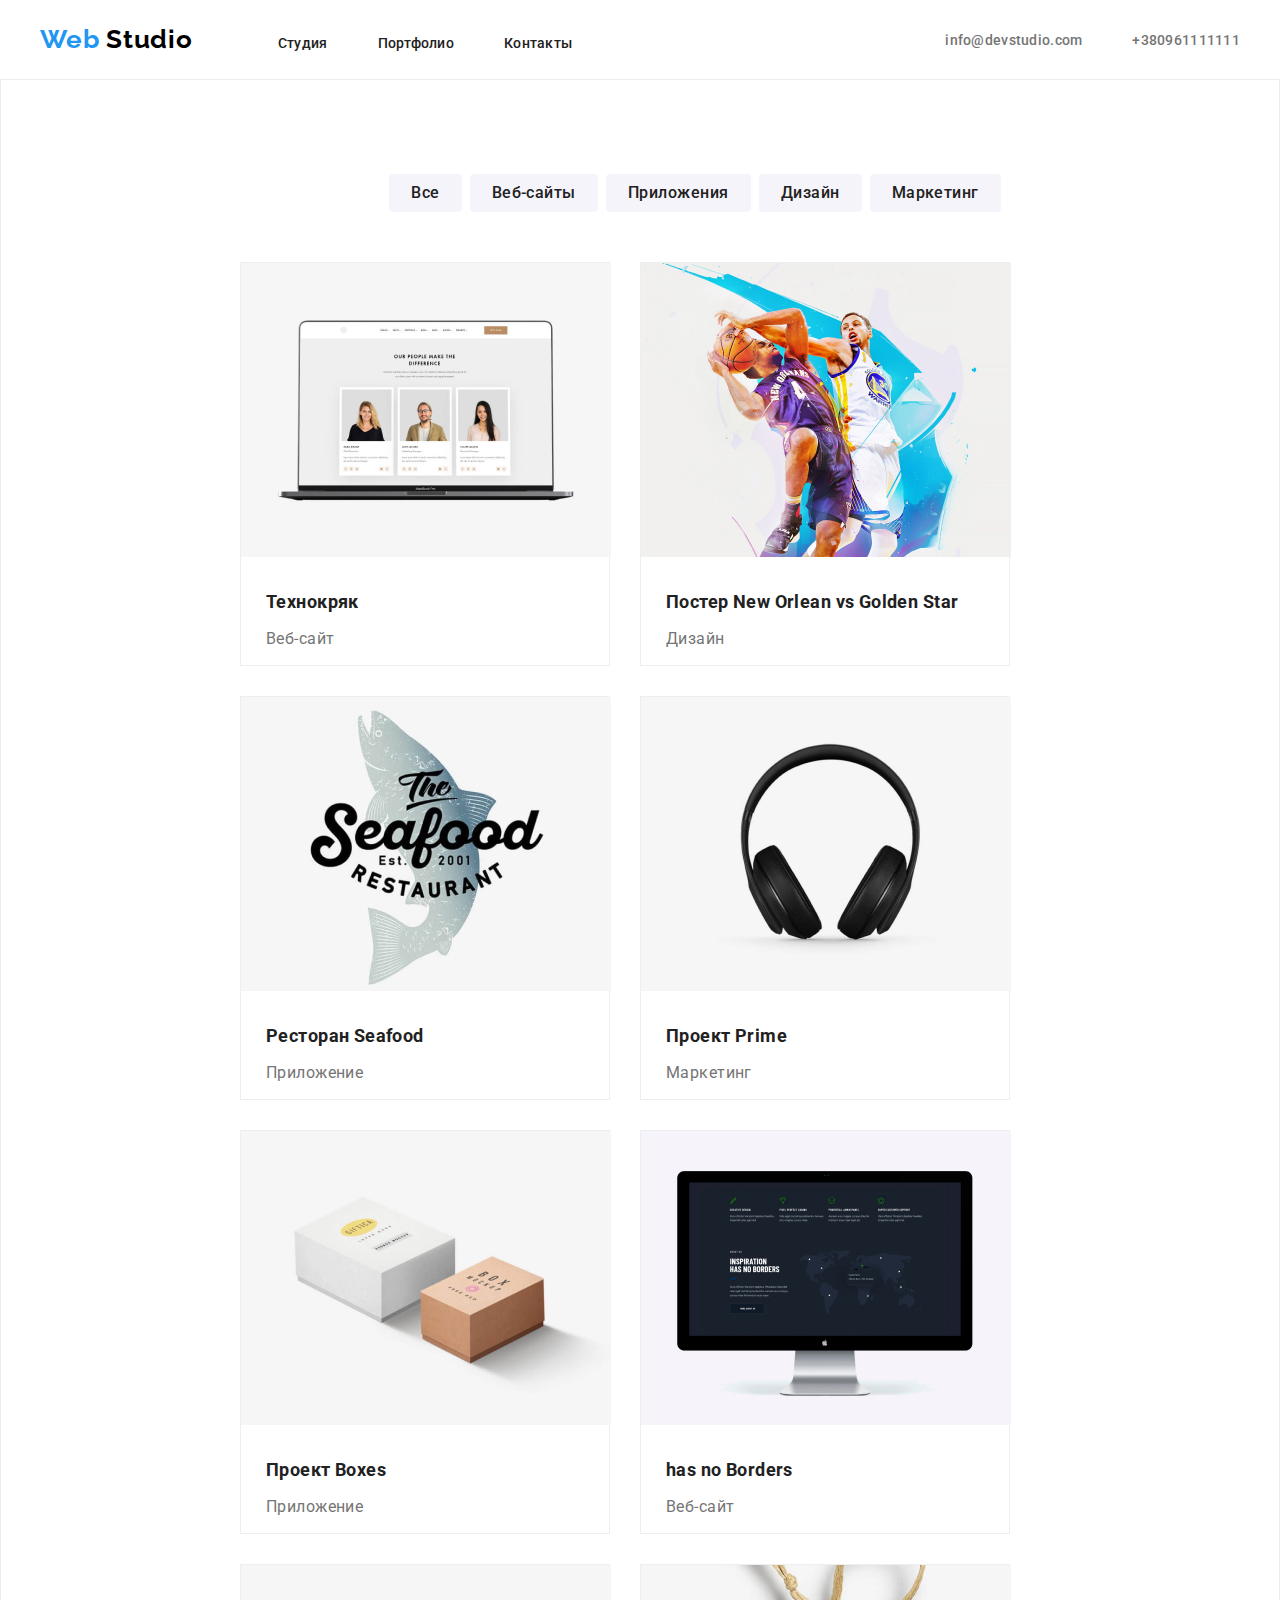
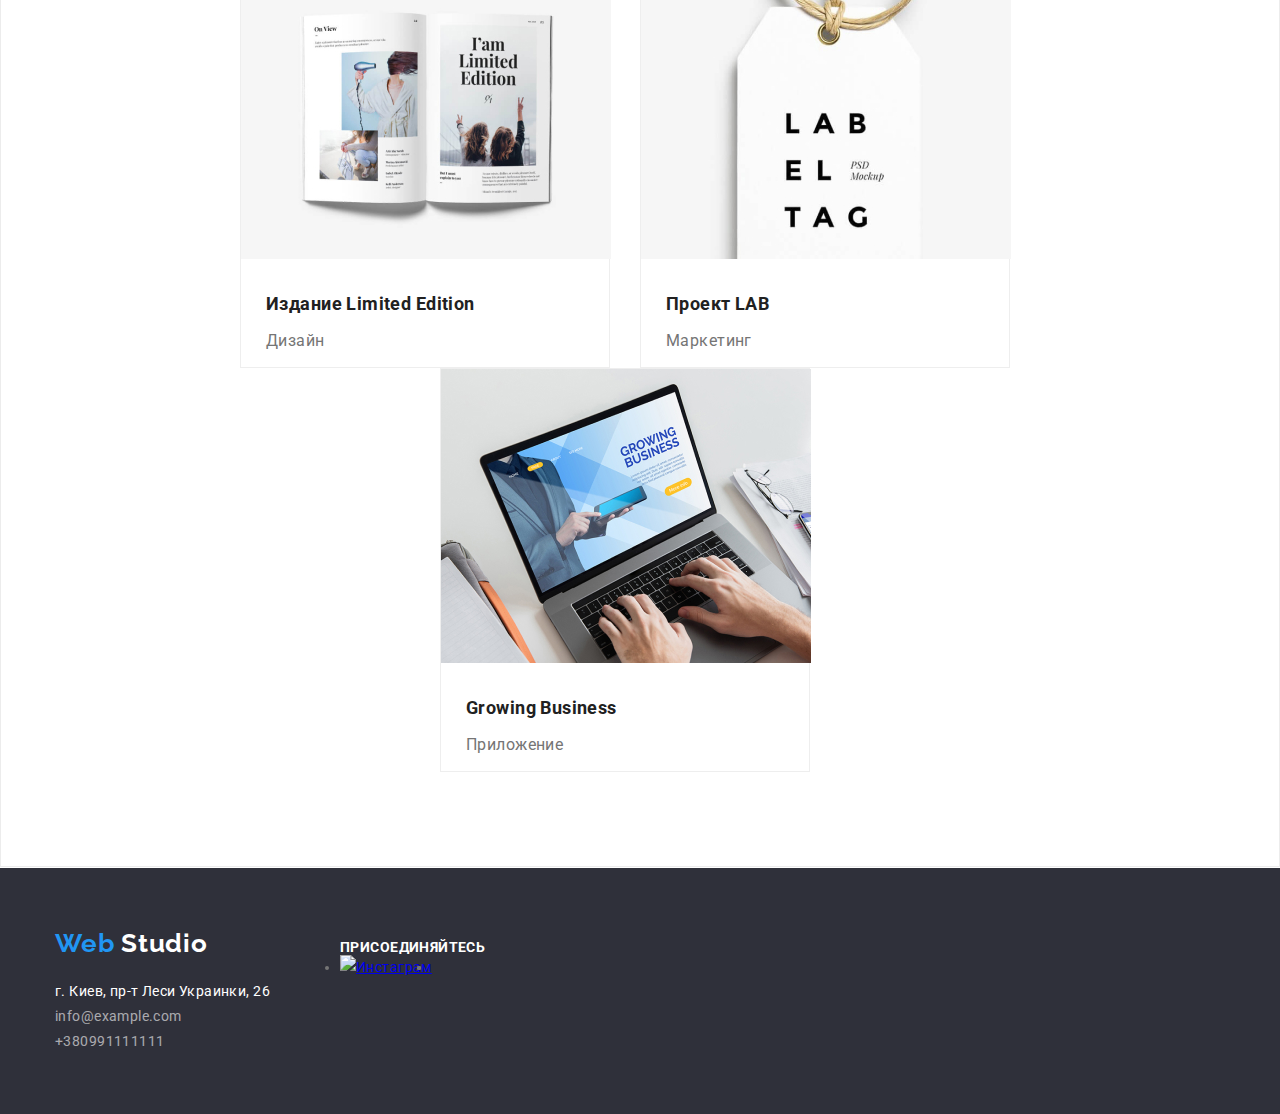
==== commit 3b592801: "reset css" ====
--- a/portfolio.html
+++ b/portfolio.html
@@ -50,9 +50,7 @@
             </li>
           </ul>
       </div>
-        </section>
-        
-        <section class="port-main">
+        <div>
             <ul class="portfolio-list">
               <div class="portfolio-item">
                 <li class="portfolio-menu"><img src="./portfolio-img/img1.jpg" width="370" alt="Технокряк">
--- a/css/style.css
+++ b/css/style.css
@@ -71,7 +71,7 @@
     align-items: center;
     margin-right: auto; 
     padding-bottom: 25px;
-    padding-top: 25px;
+    padding-top: 24px;
   }
 
   .menu-item:not(:last-child) {
@@ -152,8 +152,7 @@
   }
 
   .list {
-    padding-top: 95px;
-    padding-bottom: 94px;
+    padding-top: 94px;
   }
   
   .list-head {
@@ -209,7 +208,6 @@
     list-style: none;
     display: flex;
     justify-content: center;
-    padding-bottom: 94px;
   }
    
 
@@ -242,7 +240,11 @@
   .work-list {
     list-style: none;
     display: flex;
-    padding-bottom: 94px;
+  }
+
+  .work-menu {
+    
+    padding: 94px;
   }
 
   .pic-work {
@@ -253,6 +255,7 @@
     background: #F5F4FA;
     width: 1600px;
     height: 708px;
+    padding: 94px;
   }
 
   .team-head {
@@ -261,8 +264,7 @@
     line-height: 1.166;
     letter-spacing: 0.03em;
     color: #212121;
-    padding-bottom: 50px;
-    padding-top: 94px;
+    margin-bottom: 50px;
     text-align: center;
   }
 
@@ -323,14 +325,13 @@
     line-height: 1.166;
     letter-spacing: 0.03em;
     color: #212121;
-    padding-top: 94px;
-    padding-bottom: 50px;
+    margin-bottom: 50px;
     text-align: center;
 
 }
 
 .client-list {
-  padding-bottom: 94px;
+  padding: 94px;
 }
 
 .client-item:not(:last-child) {
@@ -477,8 +478,7 @@
 }
 
 .button {
-  padding-top: 94px;
-  padding-bottom: 94px;
+  padding: 94px;
 }
 
 .btn-list {
@@ -493,6 +493,8 @@
 .button-link {
   display: flex;
   justify-content: center;
+  margin-bottom: 50px;
+  
 }
 
 
@@ -502,7 +504,6 @@
     display: flex;
     flex-wrap: wrap;
     justify-content: center;
-    padding-bottom: 94px;
 }
 
 .portfolio-menu { 
@@ -514,6 +515,7 @@
 .portfolio-list:nth-last-child(3n) {
   margin-right: 0;
 }
+
 
 
 .portfolio-head {
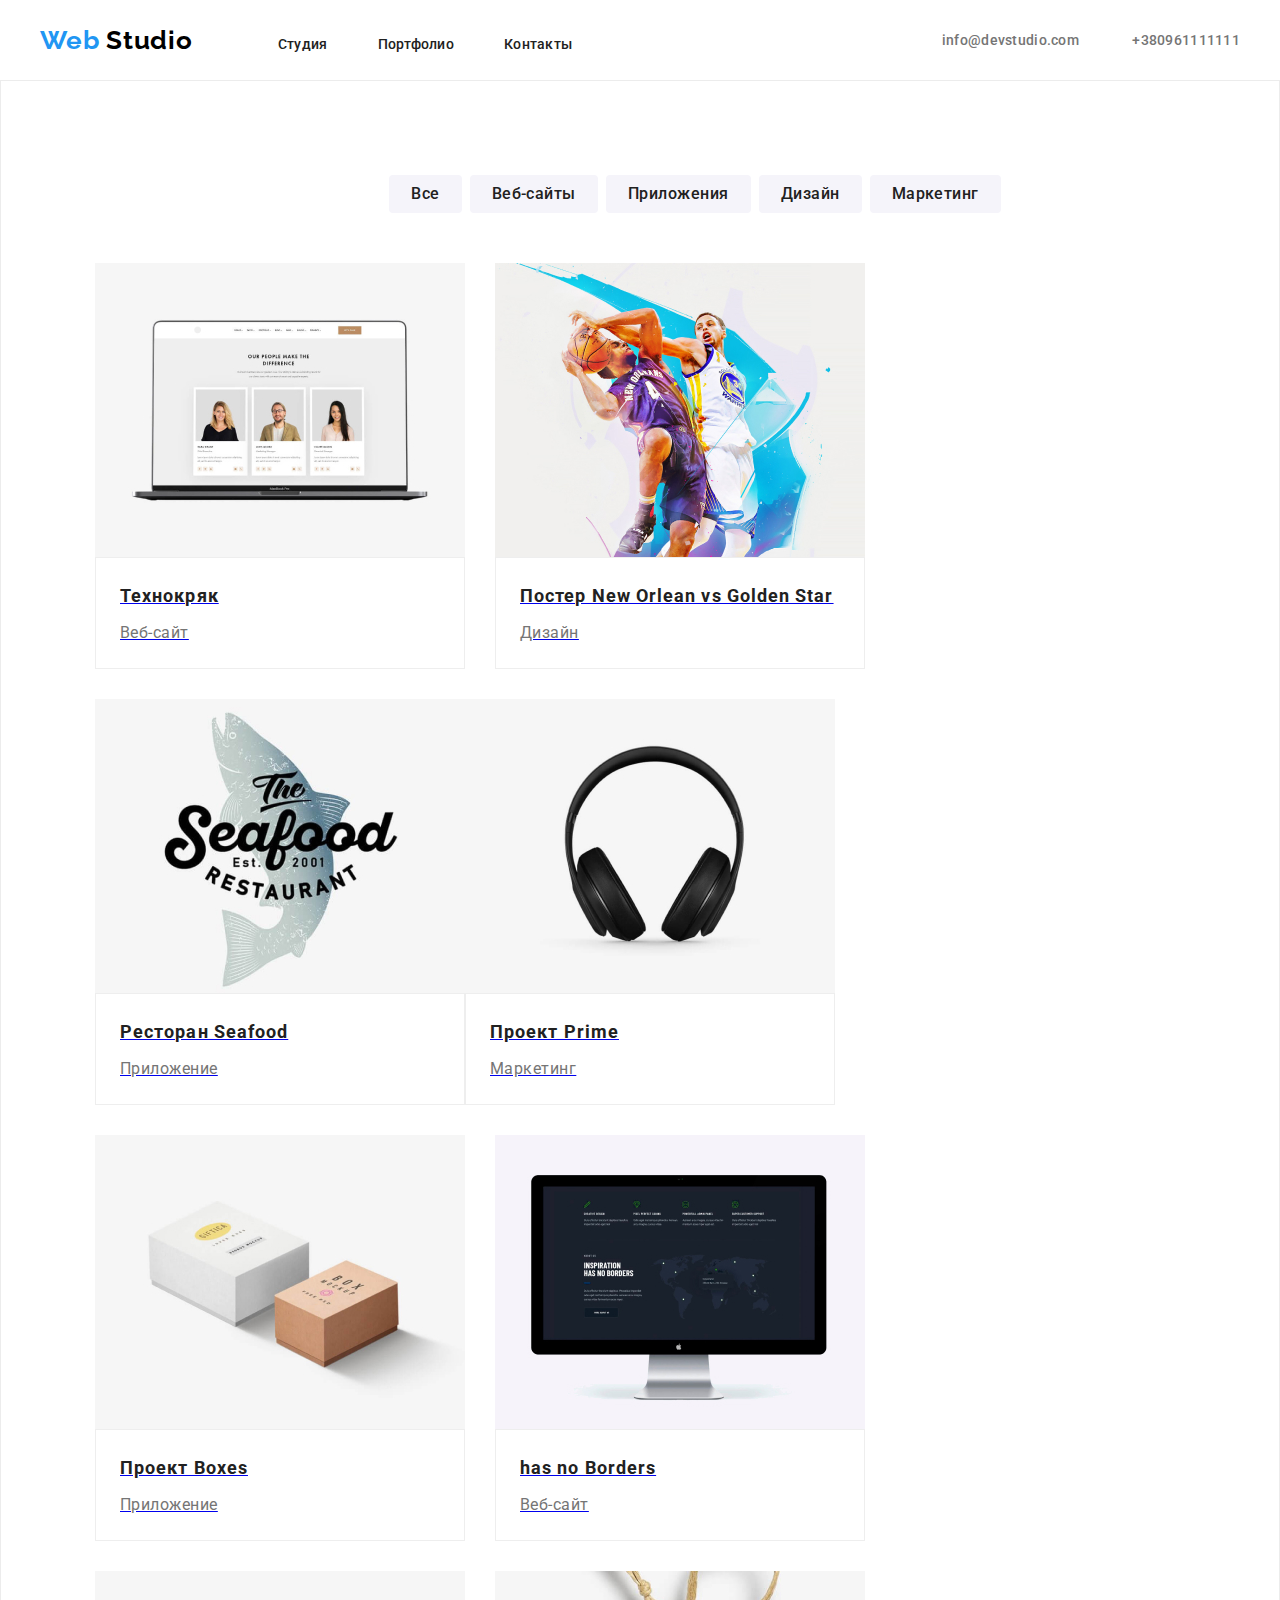
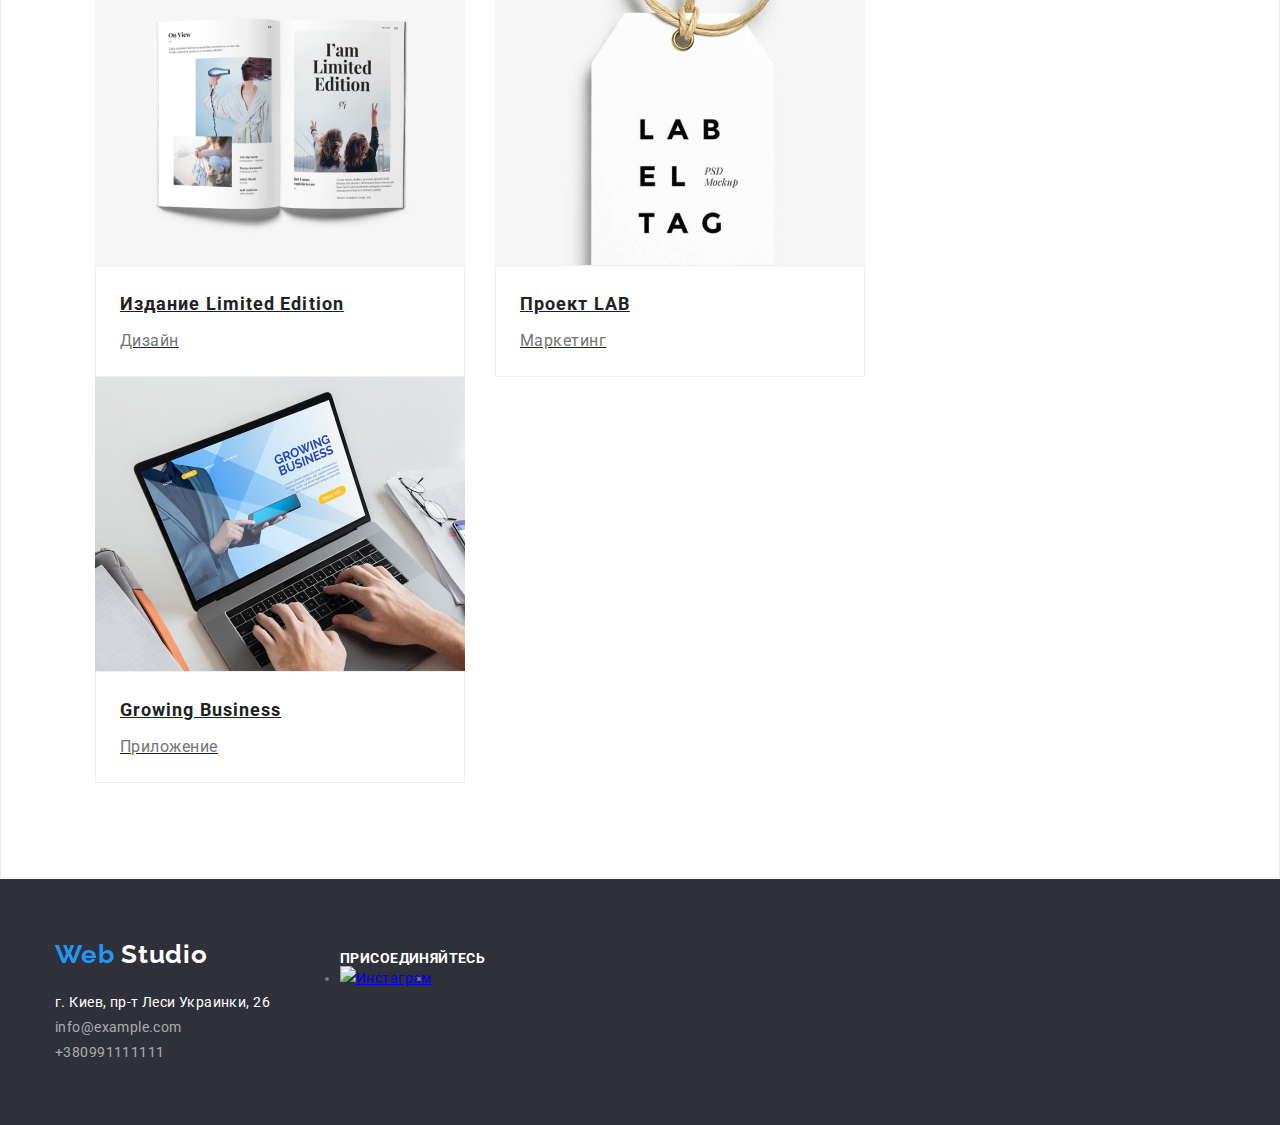
==== commit 3fa22c30: "reset css" ====
--- a/portfolio.html
+++ b/portfolio.html
@@ -1,153 +1,192 @@
 <!DOCTYPE html>
 <html lang="ru">
+
 <head>
-    <meta charset="UTF-8">
-    <meta name="viewport" content="width=device-width, initial-scale=1.0">
-    <meta http-equiv="X-UA-Compatible" content="ie=edge" />
-    <link href="https://fonts.googleapis.com/css2?family=Raleway:wght@700&family=Roboto:wght@400;500;700;900&display=swap" rel="stylesheet">    <link rel="stylesheet" href="./css/normalize.css">
-    <link rel="stylesheet" href="./css/style.css">
-    <title>Web Studio</title>
+  <meta charset="UTF-8">
+  <meta name="viewport" content="width=device-width, initial-scale=1.0">
+  <meta http-equiv="X-UA-Compatible" content="ie=edge" />
+  <link href="https://fonts.googleapis.com/css2?family=Raleway:wght@700&family=Roboto:wght@400;500;700;900&display=swap"
+    rel="stylesheet">
+  <link rel="stylesheet" href="./css/normalize.css">
+  <link rel="stylesheet" href="./css/style.css">
+  <title>Web Studio</title>
 </head>
+
+<!--Шапка-->
+
 <body>
   <header class="page-head">
     <div class="container flexbox">
       <nav class="navigation">
-        <a href="./index.html" class="logo"> 
-          <span class="web">Web</span> Studio 
+        <a href="./index.html" class="logo">
+          <span class="web">Web</span> Studio
         </a>
         <ul class="menu-list">
           <li class="menu-item"><a href="./index.html" class="menu-link">Студия</a>
-          </li> 
+          </li>
           <li class="menu-item"><a href="./portfolio.html" class="menu-link">Портфолио</a>
-          </li> 
+          </li>
           <li class="menu-item"><a href="./ссылка/link3.svg" class="menu-link">Контакты</a>
           </li>
-       </ul>
-      </nav> 
-      
-        <a class="contact-item" href="mailto:info@devstudio.com" class="contacts-link">info@devstudio.com</a>
-        <a class="contact-item" href="tel:+380961111111" class="contacts-link">+380961111111</a>
+        </ul>
+      </nav>
+      <div class="contacts-link">
+        <a class="contact-item" href="mailto:info@devstudio.com">info@devstudio.com</a>
+        <a class="contact-item" href="tel:+380961111111">+380961111111</a>
+      </div>
     </div>
-</header>
-    <main class="main">
-      <section class="button">
+  </header>
+
+  <!--Кнопки-->
+  <main class="main">
+    <section class="button">
       <div class="container">
         <ul class="button-link">
-           <li class="btn-list">
-             <button type="button" class="button-list">Все</button>
-            </li>
-           <li class="btn-list">
-             <button type="button" class="button-list">Веб-сайты</button>
-            </li>
-           <li class="btn-list">
-             <button type="button" class="button-list">Приложения</button>
-            </li>
-           <li class="btn-list">
-             <button type="button" class="button-list">Дизайн</button>
-            </li>
-           <li class="btn-list">
-             <button type="button" class="button-list">Маркетинг</button>
-            </li>
-          </ul>
+          <li class="btn-list">
+            <button type="button" class="button-list">Все</button>
+          </li>
+          <li class="btn-list">
+            <button type="button" class="button-list">Веб-сайты</button>
+          </li>
+          <li class="btn-list">
+            <button type="button" class="button-list">Приложения</button>
+          </li>
+          <li class="btn-list">
+            <button type="button" class="button-list">Дизайн</button>
+          </li>
+          <li class="btn-list">
+            <button type="button" class="button-list">Маркетинг</button>
+          </li>
+        </ul>
       </div>
-        <div>
-            <ul class="portfolio-list">
+
+      <!--Карточки-->
+      <div>
+        <ul class="portfolio-list">
+          <li class="portfolio-menu">
+            <a href="#">
+              <img src="./portfolio-img/img1.jpg" width="370" alt="Технокряк" class="img-cards">
               <div class="portfolio-item">
-                <li class="portfolio-menu"><img src="./portfolio-img/img1.jpg" width="370" alt="Технокряк">
                 <h3 class="portfolio-head">Технокряк</h3>
                 <p class="text-list">Веб-сайт</p>
-                </div>
-                </li>
-                <div class="portfolio-item">
-                <li class="portfolio-menu"><img src="./portfolio-img/img2.jpg" width="370" alt="Постер New Orlean vs Golden Star">
+              </div>
+            </a>
+          </li>
+          <li class="portfolio-menu">
+            <a href="#">
+              <img src="./portfolio-img/img2.jpg" width="370" alt="Постер New Orlean vs Golden Star" class="img-cards">
+              <div class="portfolio-item">
                 <h3 class="portfolio-head">Постер New Orlean vs Golden Star</h3>
-                <p class="text-list">Дизайн</p></span>
-                </div>
-                </li>
-                <div class="portfolio-item">
-                <li class="portfolio-menu"><img src="./portfolio-img/img3.jpg" width="370" alt="Ресторан Seafood">
+                <p class="text-list">Дизайн</p>
+              </div>
+            </a>
+          </li>
+          <li class="portfolio-menu">
+            <a href="#">
+              <img src="./portfolio-img/img3.jpg" width="370" alt="Ресторан Seafood" class="img-cards">
+              <div class="portfolio-item">
                 <h3 class="portfolio-head">Ресторан Seafood</h3>
                 <p class="text-list">Приложение</p>
-                </div>
-                </li>
-                <div class="portfolio-item">
-                <li class="portfolio-menu"><img src="./portfolio-img/img4.jpg" width="370" alt="Проект Prime">
-                  <h3 class="portfolio-head">Проект Prime</h3>
-                  <p class="text-list">Маркетинг</p>
-                </div>
-                </li>
-                <div class="portfolio-item">
-                <li class="portfolio-menu"><img src="./portfolio-img/img5.jpg" width="370" alt="Проект Boxes">
-                  <h3 class="portfolio-head">Проект Boxes</h3>
-                  <p class="text-list">Приложение</p>
-                </div>
-                </li>
-                <div class="portfolio-item">
-                <li class="portfolio-menu"><img src="./portfolio-img/img6.jpg" width="370" alt="Inspiration has no Borders">
-                  <h3 class="portfolio-head">has no Borders</h3>
-                  <p class="text-list">Веб-сайт</p>
-                </div>
-                </li>
-                <div class="portfolio-item">
-                <li class="portfolio-menu"><img src="./portfolio-img/img7.jpg" width="370" alt="Издание Limited Edition">
-                  <h3 class="portfolio-head">Издание Limited Edition</h3>
-                  <p class="text-list">Дизайн</p>
-                </div>
-                </li>
-                <div class="portfolio-item">
-                <li class="portfolio-menu"><img src="./portfolio-img/img8.jpg" width="370" alt="Проект LAB">
-                  <h3 class="portfolio-head">Проект LAB</h3>
-                  <p class="text-list">Маркетинг</p>
-                </div>
-                </li>
-                <div class="portfolio-item">
-                <li class="portfolio-menu"><img src="./portfolio-img/img9.jpg" width="370" alt="Growing Business">
-                  <h3 class="portfolio-head">Growing Business</h3>
-                  <p class="text-list">Приложение</p>
-                </div>
-                </li>
-              </div>  
-            </ul>
-        </section>
-      </main>
+              </div>
+            </a>
+          </li>
+          <li class="portfolio-menu">
+            <a href="#">
+              <img src="./portfolio-img/img4.jpg" width="370" alt="Проект Prime" class="img-cards">
+              <div class="portfolio-item">
+                <h3 class="portfolio-head">Проект Prime</h3>
+                <p class="text-list">Маркетинг</p>
+              </div>
+            </a>
+          </li>
+          <li class="portfolio-menu">
+            <a href="#">
+              <img src="./portfolio-img/img5.jpg" width="370" alt="Проект Boxes" class="img-cards">
+              <div class="portfolio-item">
+                <h3 class="portfolio-head">Проект Boxes</h3>
+                <p class="text-list">Приложение</p>
+              </div>
+            </a>
+          </li>
+          <li class="portfolio-menu">
+            <a href="#">
+              <img src="./portfolio-img/img6.jpg" width="370" alt="Inspiration has no Borders" class="img-cards">
+              <div class="portfolio-item">
+                <h3 class="portfolio-head">has no Borders</h3>
+                <p class="text-list">Веб-сайт</p>
+              </div>
+            </a>
+          </li>
+          <li class="portfolio-menu">
+            <a href="#">
+              <img src="./portfolio-img/img7.jpg" width="370" alt="Издание Limited Edition" class="img-cards">
+              <div class="portfolio-item">
+                <h3 class="portfolio-head">Издание Limited Edition</h3>
+                <p class="text-list">Дизайн</p>
+              </div>
+            </a>
+          </li>
+          <li class="portfolio-menu">
+            <a href="#">
+              <img src="./portfolio-img/img8.jpg" width="370" alt="Проект LAB" class="img-cards">
+              <div class="portfolio-item">
+                <h3 class="portfolio-head">Проект LAB</h3>
+                <p class="text-list">Маркетинг</p>
+              </div>
+            </a>
+          </li>
+          <li class="portfolio-menu">
+            <a href="#">
+              <img src="./portfolio-img/img9.jpg" width="370" alt="Growing Business" class="img-cards">
+              <div class="portfolio-item">
+                <h3 class="portfolio-head">Growing Business</h3>
+                <p class="text-list">Приложение</p>
+              </div>
+            </a>
+          </li>
+        </ul>
+      </div>
+    </section>
+  </main>
 
-    <footer class="info-list">
+
+  <!--Футер-->
+  <footer class="info-list">
     <div class="container footer-flexbox">
 
       <div class="logo-footer">
-          <a href="./index.html" class="logo2"> 
-            <span class="web">Web</span> Studio 
-          </a>
-         <address class="contact-main">
-            <ul class="adress-main">
-                <li><a href="" class="adress-link">г. Киев, пр-т Леси Украинки, 26</a></li>
-                <li><a href="mailto:info@example.com" class="mail">info@example.com</a></li>
-                <li><a href="tel:+380991111111" class="phone">+380991111111</a></li>
-            </ul>
-          </address>
-        </div>
-        
-        <div class="join-footer">
-          <b class="join-head flexbox">Присоединяйтесь</b>
-                 <ul class="info-link">
-                     <li class="link-footer">
-                         <a href="http://www.instagram.com" target="_blank" rel="noopener noreferrer"
-                          aria-label="instagram link" class="" ><img src="" alt="Инстаграм" 
-                          width="20" height="20" class="" ></a>
-                     </li>
-                     <li class="link-footer">
-                       <a href="http://www.twitter.com" target="_blank" rel="noopener noreferrer"
-                       aria-label="twitter link"></a>
-                     </li>
-                     <li class="link-footer">
-                       <a href="http://www.facebook.com" aria-label="facebook link"></a>
-                     </li>
-                     <li class="link-footer">
-                       <a href="http://www.linkedin.com" aria-label="linkedin link"></a>
-                     </li>
-                 </ul>
-        </div>
-      </div> 
+        <a href="./index.html" class="logo2">
+          <span class="web">Web</span> Studio
+        </a>
+        <address class="contact-main">
+          <ul class="adress-main">
+            <li><a href="" class="adress-link">г. Киев, пр-т Леси Украинки, 26</a></li>
+            <li><a href="mailto:info@example.com" class="mail">info@example.com</a></li>
+            <li><a href="tel:+380991111111" class="phone">+380991111111</a></li>
+          </ul>
+        </address>
+      </div>
+
+      <div class="join-footer">
+        <b class="join-head flexbox">Присоединяйтесь</b>
+        <ul class="info-link">
+          <li class="link-footer">
+            <a href="http://www.instagram.com" target="_blank" rel="noopener noreferrer" aria-label="instagram link"
+              class="#"><img src="#" alt="Инстаграм" width="20" height="20" class="#"></a>
+          </li>
+          <li class="link-footer">
+            <a href="http://www.twitter.com" target="_blank" rel="noopener noreferrer" aria-label="twitter link"></a>
+          </li>
+          <li class="link-footer">
+            <a href="http://www.facebook.com" aria-label="facebook link"></a>
+          </li>
+          <li class="link-footer">
+            <a href="http://www.linkedin.com" aria-label="linkedin link"></a>
+          </li>
+        </ul>
+      </div>
+    </div>
   </footer>
 </body>
+
 </html>--- a/css/style.css
+++ b/css/style.css
@@ -71,7 +71,7 @@
     align-items: center;
     margin-right: auto; 
     padding-bottom: 25px;
-    padding-top: 24px;
+    padding-top: 25px;
   }
 
   .menu-item:not(:last-child) {
@@ -494,65 +494,57 @@
   display: flex;
   justify-content: center;
   margin-bottom: 50px;
-  
 }
 
 
 .portfolio-list {
-    list-style: none;
-    text-decoration: none;
     display: flex;
     flex-wrap: wrap;
-    justify-content: center;
 }
 
 .portfolio-menu { 
-    list-style: none;
-    width: calc((100% - 30px * 8) /9);
-    
-}
-
-.portfolio-list:nth-last-child(3n) {
-  margin-right: 0;
-}
-
-
-
-.portfolio-head {
-    position: absolute;
-    font-family: "Roboto";
-    width: 322px;
-    height: 36px;
-    font-style: normal;
-    font-size: 18px;
-    line-height: 2;
-    color: #212121;
-    padding-left: 25px;
-    padding-top: 20px;
-
-
-}
-
-.portfolio-item {
-  background: #FFFFFF;
-  border: 1px solid #EEEEEE;
-  box-sizing: border-box;
   margin-right: 30px;
   margin-bottom: 30px;
   width: 370px;
-  height: 404px;
-}
-
-.portfolio-item:nth-child(7n) {
+  background-color: white;
+  list-style-type: none;
+
+    
+}
+
+.portfolio-item {
+  padding: 20px 24px 20px 24px;
+  
+  background: #FFFFFF;
+border: 1px solid #EEEEEE;
+box-sizing: border-box;
+}
+
+.portfolio-menu:nth-child(3n) {
+  margin-right: 0;
+}
+
+.portfolio-menu:nth-last-child(-n + 3) {
   margin-bottom: 0px;
 }
 
-.portfolio-item:nth-child(8n) {
-  margin-bottom: 0px;
-}
-
-.portfolio-item:nth-child(9n) {
-  margin-bottom: 0px;
+.img-cards {
+  display: block;
+}
+
+
+
+.portfolio-head {
+    margin-bottom: 4px;
+    margin-top: 0px;
+    color: #212121;
+    font-weight: 700;
+    font-size: 18px;
+    line-height: 2;
+    letter-spacing: 0.06em;
+
+
+
 }
 
 
@@ -560,15 +552,14 @@
     font-family: "Roboto";
     font-style: normal;
     font-weight: normal;
-    width: 322px;
-    height: 30px;  
     font-size: 16px;
     line-height: 1.875;
     color: #757575;
-    padding-top: 60px;
-    padding-left: 25px;
-    
-}
-
-
-
+    letter-spacing: 0.03em;
+    margin-top: 0;
+    margin-bottom: 0;
+    
+}
+
+
+
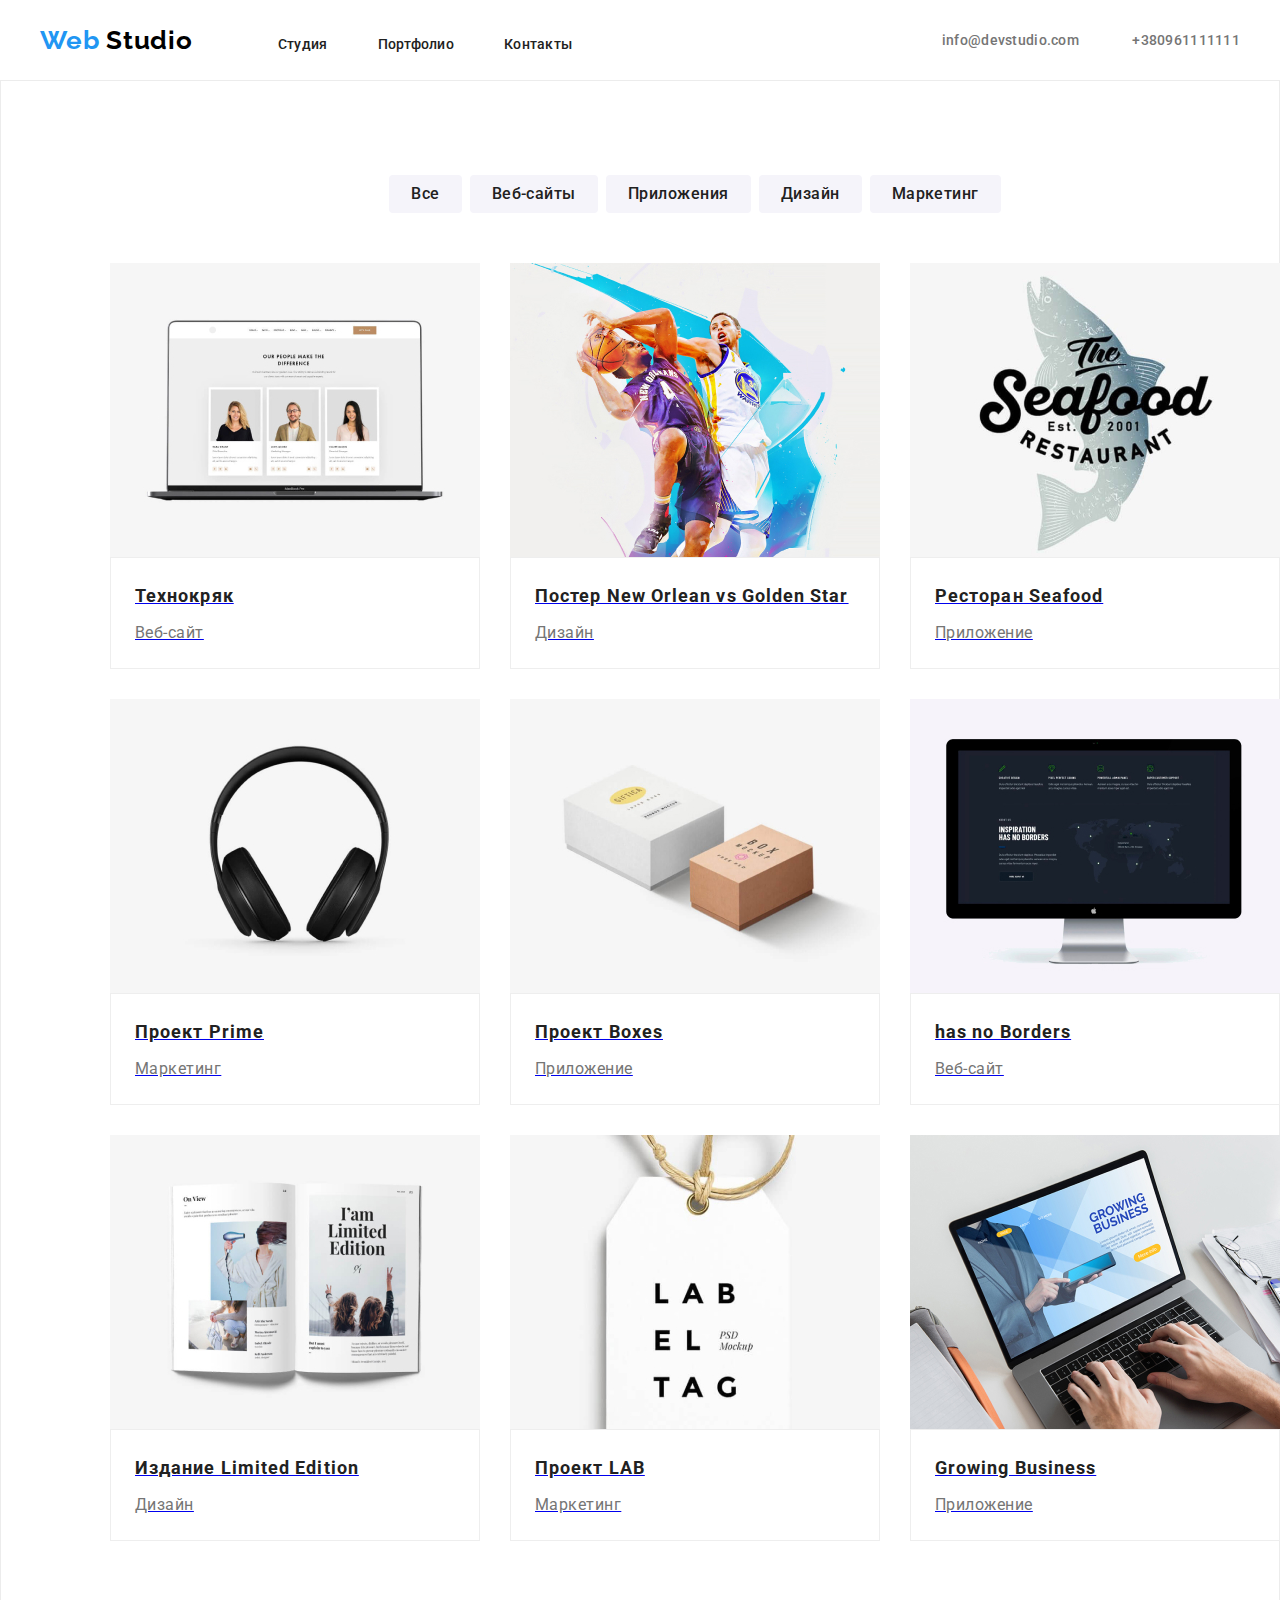
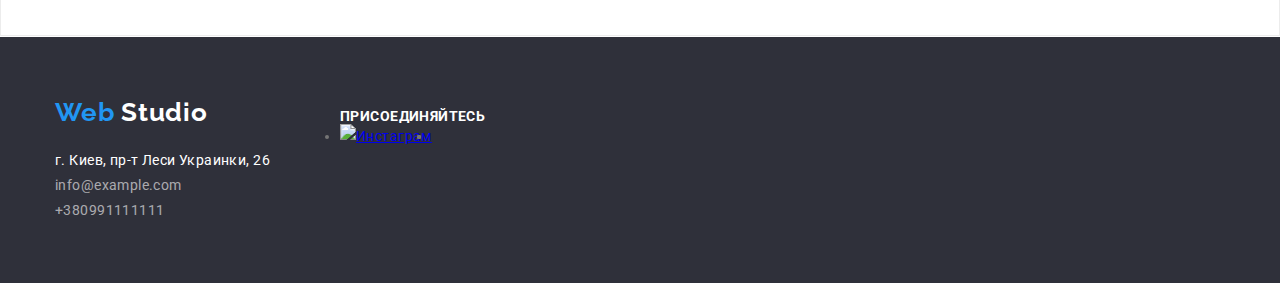
==== commit b6b1e9e8: "reset css" ====
--- a/portfolio.html
+++ b/portfolio.html
@@ -61,7 +61,7 @@
       </div>
 
       <!--Карточки-->
-      <div>
+      <div class="container">
         <ul class="portfolio-list">
           <li class="portfolio-menu">
             <a href="#">
--- a/css/style.css
+++ b/css/style.css
@@ -503,9 +503,9 @@
 }
 
 .portfolio-menu { 
+  width: 370px;
   margin-right: 30px;
   margin-bottom: 30px;
-  width: 370px;
   background-color: white;
   list-style-type: none;
 
@@ -513,7 +513,10 @@
 }
 
 .portfolio-item {
-  padding: 20px 24px 20px 24px;
+  padding-top: 20px;
+  padding-bottom: 20px;
+  padding-right: 24px;
+  padding-left: 24px;
   
   background: #FFFFFF;
 border: 1px solid #EEEEEE;
